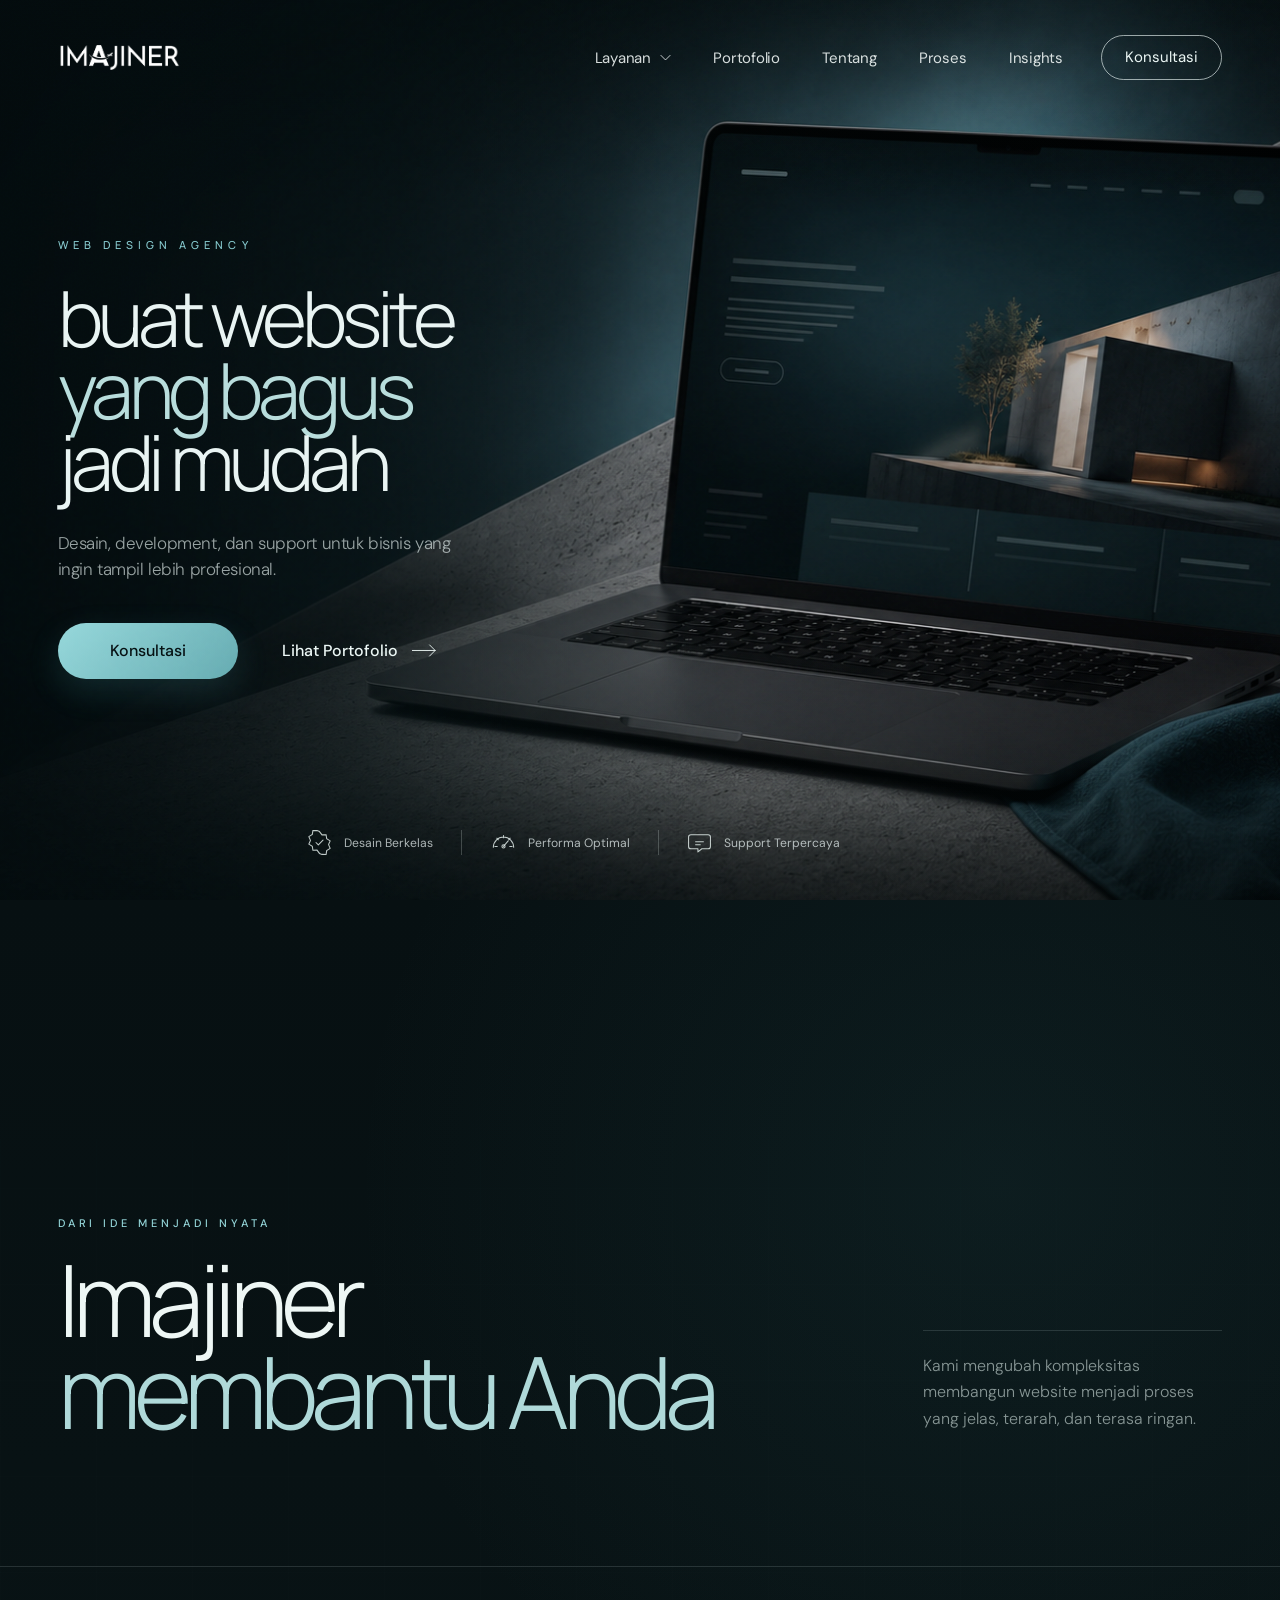
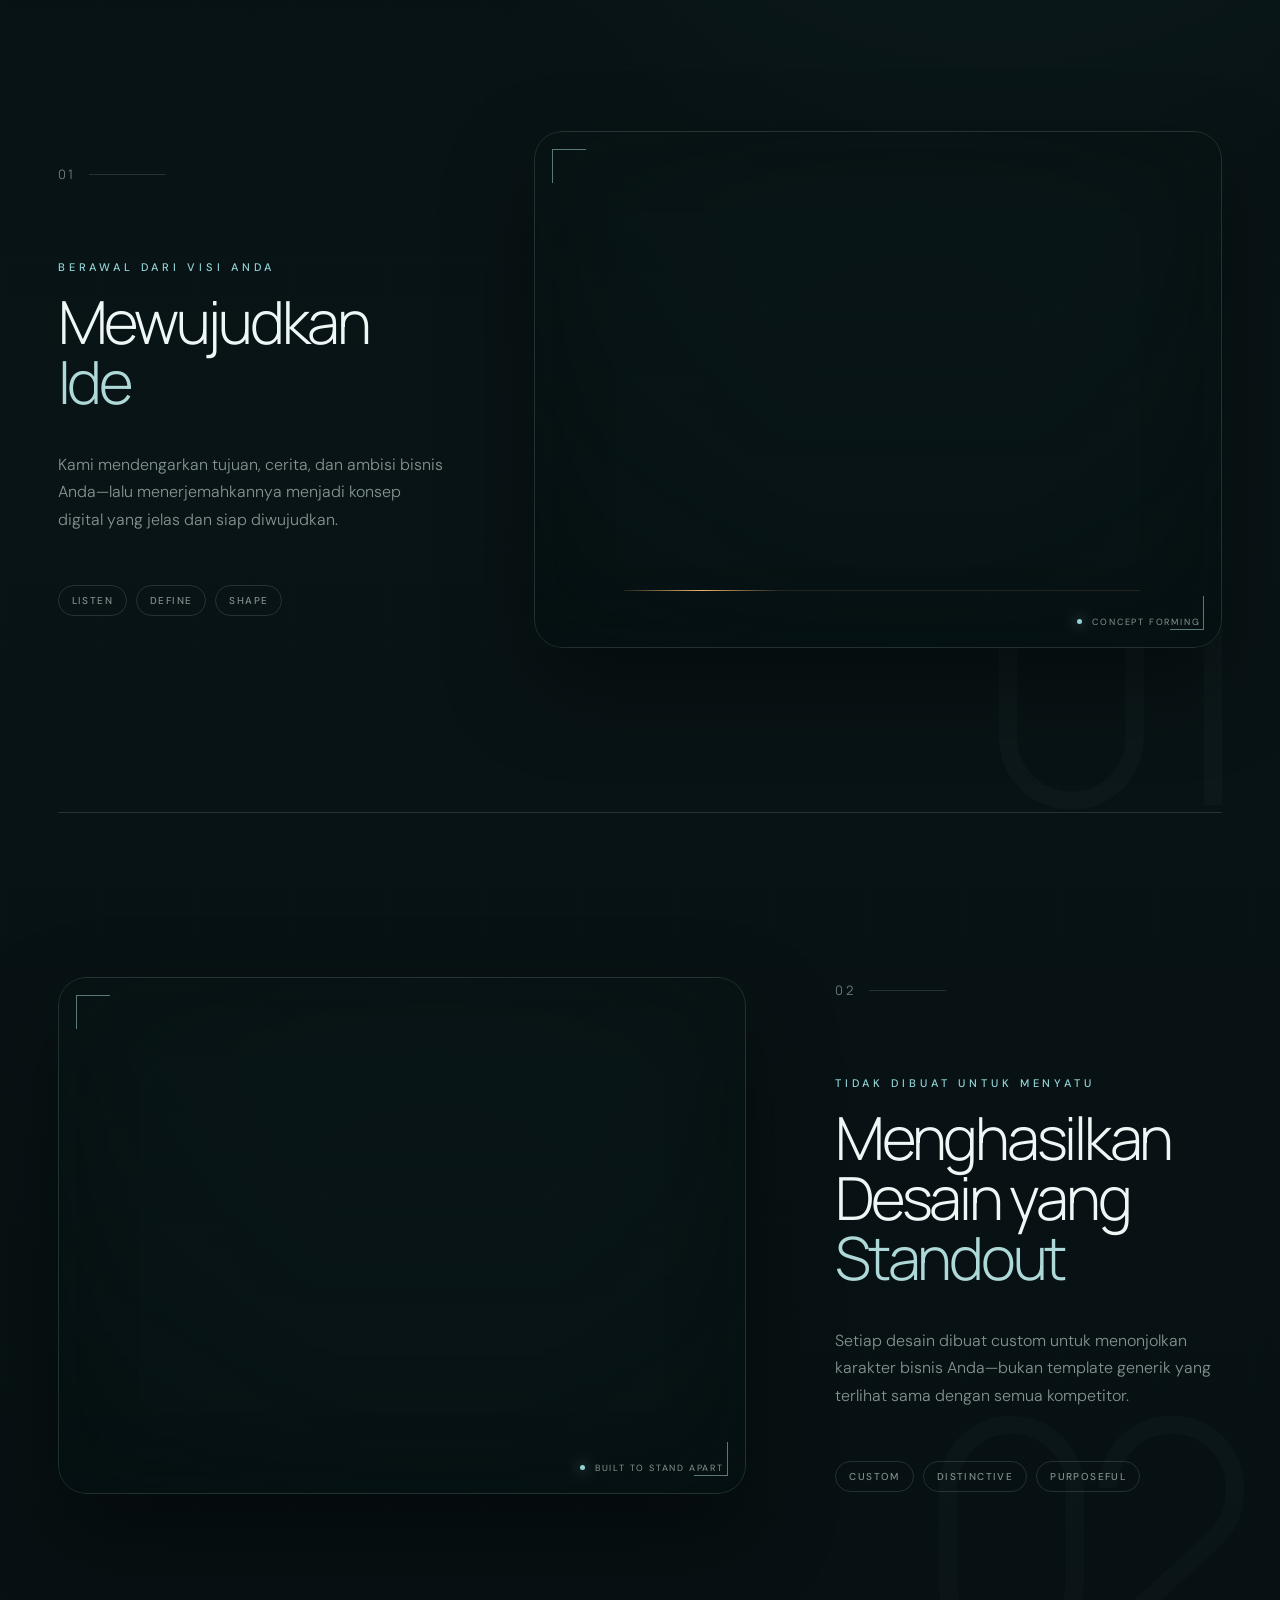
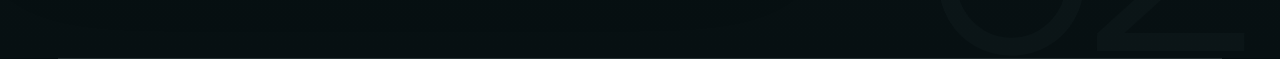
==== imajiner-2026/outputs/index.html @ 900d5cdf "Publish Imajiner 2026 prototype" ====
<!doctype html>
<html lang="id">
  <head>
    <meta charset="utf-8" />
    <meta name="viewport" content="width=device-width, initial-scale=1" />
    <meta
      name="description"
      content="Imajiner membantu bisnis membuat website custom yang profesional, cepat, dan mudah dikelola."
    />
    <title>Imajiner — Buat Website yang Bagus Jadi Mudah</title>
    <link rel="preconnect" href="https://fonts.googleapis.com" />
    <link rel="preconnect" href="https://fonts.gstatic.com" crossorigin />
    <link
      href="https://fonts.googleapis.com/css2?family=DM+Sans:wght@300;400;500;600&family=Manrope:wght@300;400;500;600&display=swap"
      rel="stylesheet"
    />
    <link rel="stylesheet" href="./css/home.css" />
    <style>
      :root {
        --ink: #ecf7f5;
        --muted: rgba(226, 239, 237, 0.66);
        --teal: #87cbd0;
        --teal-deep: #5da7ad;
        --night: #071012;
        --line: rgba(232, 244, 242, 0.22);
        --ease: cubic-bezier(0.16, 1, 0.3, 1);
      }

      *,
      *::before,
      *::after {
        box-sizing: border-box;
      }

      html {
        scroll-behavior: smooth;
      }

      body {
        margin: 0;
        min-width: 320px;
        color: var(--ink);
        background: var(--night);
        font-family: "DM Sans", Arial, sans-serif;
        -webkit-font-smoothing: antialiased;
      }

      a {
        color: inherit;
        text-decoration: none;
      }
      button {
        color: inherit;
        font: inherit;
      }

      .hero {
        position: relative;
        isolation: isolate;
        min-height: 100svh;
        overflow: hidden;
        background: #071012;
      }

      .hero__scene,
      .hero__shade,
      .hero__grain {
        position: absolute;
        inset: 0;
        pointer-events: none;
      }

      .hero__scene {
        z-index: -4;
        background-image: url("../resources/images/hero-imajiner-studio.png");
        background-repeat: no-repeat;
        background-position: center center;
        background-size: cover;
        transform: scale(1.025);
        animation: scene-in 1.8s var(--ease) both;
      }

      .hero__shade {
        z-index: -3;
        background:
          linear-gradient(
            90deg,
            rgba(4, 12, 14, 0.93) 0%,
            rgba(5, 15, 17, 0.76) 28%,
            rgba(6, 17, 19, 0.16) 58%,
            rgba(3, 9, 10, 0.12) 100%
          ),
          linear-gradient(
            180deg,
            rgba(3, 10, 11, 0.54) 0%,
            transparent 22%,
            transparent 70%,
            rgba(2, 7, 8, 0.7) 100%
          );
      }

      .hero__grain {
        z-index: 10;
        opacity: 0.12;
        mix-blend-mode: soft-light;
        background-image: url("data:image/svg+xml,%3Csvg viewBox='0 0 180 180' xmlns='http://www.w3.org/2000/svg'%3E%3Cfilter id='n'%3E%3CfeTurbulence type='fractalNoise' baseFrequency='.85' numOctaves='4' stitchTiles='stitch'/%3E%3C/filter%3E%3Crect width='100%25' height='100%25' filter='url(%23n)' opacity='.52'/%3E%3C/svg%3E");
      }

      .shell {
        width: min(100% - clamp(40px, 9vw, 152px), 1510px);
        margin-inline: auto;
      }

      .nav {
        position: relative;
        z-index: 20;
        display: flex;
        align-items: center;
        justify-content: space-between;
        height: clamp(90px, 9vw, 124px);
        animation: reveal-down 1s var(--ease) 0.05s both;
      }

      .brand {
        display: inline-flex;
        align-items: center;
        flex: 0 0 auto;
      }

      .brand img {
        display: block;
        width: clamp(112px, 9.6vw, 150px);
        height: auto;
      }

      .nav__links {
        display: flex;
        align-items: center;
        gap: clamp(26px, 3.3vw, 56px);
        margin-left: auto;
        font-size: 15px;
        font-weight: 400;
        letter-spacing: -0.015em;
      }

      .nav__link {
        position: relative;
        color: rgba(244, 249, 248, 0.88);
        transition: color 0.3s ease;
      }

      .nav__link::after {
        content: "";
        position: absolute;
        left: 0;
        right: 100%;
        bottom: -7px;
        height: 1px;
        background: var(--teal);
        transition: right 0.45s var(--ease);
      }

      .nav__link:hover {
        color: #fff;
      }
      .nav__link:hover::after {
        right: 0;
      }

      .nav__link--dropdown {
        display: inline-flex;
        align-items: center;
        gap: 9px;
      }

      .nav__link--dropdown svg {
        width: 11px;
        transition: transform 0.3s var(--ease);
      }
      .nav__link--dropdown:hover svg {
        transform: translateY(2px);
      }

      .nav__cta {
        margin-left: clamp(26px, 3vw, 48px);
        padding: 11px 23px 12px;
        border: 1px solid rgba(236, 247, 245, 0.63);
        border-radius: 99px;
        font-size: 15px;
        transition:
          color 0.35s ease,
          background 0.35s ease,
          border-color 0.35s ease,
          transform 0.35s var(--ease);
      }

      .nav__cta:hover {
        color: #071012;
        background: var(--ink);
        border-color: var(--ink);
        transform: translateY(-2px);
      }

      .nav__toggle {
        display: none;
        width: 43px;
        height: 43px;
        padding: 0;
        border: 1px solid var(--line);
        border-radius: 50%;
        background: rgba(5, 14, 16, 0.3);
        cursor: pointer;
      }

      .nav__toggle span,
      .nav__toggle::before,
      .nav__toggle::after {
        content: "";
        display: block;
        width: 17px;
        height: 1px;
        margin: 4px auto;
        background: currentColor;
        transition:
          transform 0.35s var(--ease),
          opacity 0.25s ease;
      }

      .nav__toggle[aria-expanded="true"] span {
        opacity: 0;
      }
      .nav__toggle[aria-expanded="true"]::before {
        transform: translateY(5px) rotate(45deg);
      }
      .nav__toggle[aria-expanded="true"]::after {
        transform: translateY(-5px) rotate(-45deg);
      }

      .hero__content {
        position: relative;
        z-index: 2;
        display: flex;
        min-height: calc(100svh - clamp(90px, 9vw, 124px));
        flex-direction: column;
        justify-content: center;
        padding: clamp(38px, 5vh, 64px) 0 clamp(130px, 16vh, 175px);
      }

      .hero__copy {
        width: min(47vw, 660px);
      }

      .eyebrow {
        margin: 0 0 clamp(24px, 3.2vh, 36px);
        color: var(--teal);
        font-family: "Manrope", sans-serif;
        font-size: clamp(11px, 0.82vw, 14px);
        font-weight: 500;
        letter-spacing: 0.46em;
        text-transform: uppercase;
        animation: reveal-up 0.9s var(--ease) 0.18s both;
      }

      h1 {
        max-width: 680px;
        margin: 0;
        color: #e9f4f3;
        font-family: "Manrope", sans-serif;
        font-size: clamp(55px, 6.05vw, 104px);
        font-weight: 300;
        letter-spacing: -0.065em;
        line-height: 0.93;
      }

      h1 span {
        display: block;
        animation: reveal-line 1.05s var(--ease) both;
      }

      h1 span:nth-child(1) {
        animation-delay: 0.24s;
      }
      h1 span:nth-child(2) {
        color: #b8dddc;
        animation-delay: 0.33s;
      }
      h1 span:nth-child(3) {
        animation-delay: 0.42s;
      }

      .hero__description {
        max-width: 400px;
        margin: clamp(26px, 3.6vh, 42px) 0 0;
        color: var(--muted);
        font-size: clamp(17px, 1.3vw, 22px);
        font-weight: 300;
        letter-spacing: -0.025em;
        line-height: 1.55;
        animation: reveal-up 1s var(--ease) 0.54s both;
      }

      .hero__actions {
        display: flex;
        align-items: center;
        gap: clamp(30px, 3.5vw, 58px);
        margin-top: clamp(34px, 4.5vh, 50px);
        animation: reveal-up 1s var(--ease) 0.64s both;
      }

      .button {
        display: inline-flex;
        align-items: center;
        justify-content: center;
        min-height: 56px;
        border-radius: 999px;
        font-size: 16px;
        font-weight: 500;
        transition:
          transform 0.35s var(--ease),
          background 0.35s ease,
          box-shadow 0.35s ease;
      }

      .button--primary {
        min-width: 180px;
        padding: 15px 28px;
        color: #061113;
        background: linear-gradient(135deg, #96d8db, #65abb1);
        box-shadow: 0 12px 32px rgba(70, 150, 158, 0.2);
      }

      .button--primary:hover {
        transform: translateY(-3px);
        background: linear-gradient(135deg, #ace5e6, #78bbc0);
        box-shadow: 0 16px 38px rgba(70, 150, 158, 0.34);
      }

      .button--text {
        position: relative;
        gap: 14px;
        min-height: 42px;
        border-radius: 0;
      }

      .button--text::after {
        content: "";
        position: absolute;
        right: 0;
        bottom: 0;
        left: 0;
        height: 1px;
        background: rgba(238, 247, 246, 0.44);
        transform: scaleX(0);
        transform-origin: right;
        transition: transform 0.45s var(--ease);
      }

      .button--text:hover::after {
        transform: scaleX(1);
        transform-origin: left;
      }
      .button--text svg {
        width: 25px;
        transition: transform 0.4s var(--ease);
      }
      .button--text:hover svg {
        transform: translateX(5px);
      }

      .proof {
        position: absolute;
        z-index: 3;
        right: 0;
        bottom: clamp(28px, 5vh, 54px);
        left: 0;
        animation: reveal-up 1s var(--ease) 0.76s both;
      }

      .proof__row {
        display: flex;
        align-items: center;
        width: min(52%, 680px);
        color: rgba(233, 243, 242, 0.72);
      }

      .proof__item {
        display: flex;
        align-items: center;
        gap: 12px;
        padding: 0 clamp(22px, 2.2vw, 36px);
        font-size: clamp(12px, 0.95vw, 15px);
        white-space: nowrap;
      }

      .proof__item:first-child {
        padding-left: 0;
      }
      .proof__item + .proof__item {
        border-left: 1px solid var(--line);
      }
      .proof__item svg {
        width: 25px;
        height: 25px;
        color: rgba(236, 247, 245, 0.8);
        stroke-width: 1.35;
      }

      @keyframes scene-in {
        from {
          opacity: 0;
          transform: scale(1.08);
        }
        to {
          opacity: 1;
          transform: scale(1.025);
        }
      }

      @keyframes reveal-down {
        from {
          opacity: 0;
          transform: translateY(-18px);
        }
        to {
          opacity: 1;
          transform: translateY(0);
        }
      }

      @keyframes reveal-up {
        from {
          opacity: 0;
          transform: translateY(22px);
        }
        to {
          opacity: 1;
          transform: translateY(0);
        }
      }

      @keyframes reveal-line {
        from {
          opacity: 0;
          transform: translateY(0.7em);
        }
        to {
          opacity: 1;
          transform: translateY(0);
        }
      }

      @media (max-width: 1080px) {
        .nav__links {
          gap: 25px;
        }
        .nav__links .nav__link:nth-last-child(-n + 2) {
          display: none;
        }
        .hero__copy {
          width: min(54vw, 590px);
        }
        h1 {
          font-size: clamp(54px, 7vw, 78px);
        }
        .proof__row {
          width: auto;
        }
      }

      @media (max-width: 760px) {
        .shell {
          width: min(100% - 38px, 680px);
        }
        .hero {
          min-height: 790px;
        }

        .hero__scene {
          background-position: 61% center;
          transform: scale(1.02);
        }

        .hero__shade {
          background:
            linear-gradient(
              180deg,
              rgba(4, 12, 14, 0.67) 0%,
              rgba(4, 12, 14, 0.32) 24%,
              rgba(4, 12, 14, 0.81) 52%,
              #061012 81%
            ),
            linear-gradient(90deg, rgba(4, 12, 14, 0.74), transparent 80%);
        }

        .nav {
          height: 86px;
        }
        .brand img {
          width: 116px;
        }
        .nav__toggle {
          display: block;
        }

        .nav__links {
          position: absolute;
          top: 72px;
          right: 0;
          display: grid;
          width: min(300px, calc(100vw - 38px));
          gap: 0;
          padding: 10px;
          border: 1px solid rgba(236, 247, 245, 0.13);
          border-radius: 20px;
          background: rgba(5, 14, 16, 0.95);
          box-shadow: 0 20px 60px rgba(0, 0, 0, 0.4);
          opacity: 0;
          visibility: hidden;
          transform: translateY(-10px) scale(0.98);
          transform-origin: top right;
          transition:
            opacity 0.3s ease,
            visibility 0.3s ease,
            transform 0.45s var(--ease);
          backdrop-filter: blur(18px);
        }

        .nav__links.is-open {
          opacity: 1;
          visibility: visible;
          transform: none;
        }
        .nav__links .nav__link:nth-last-child(-n + 2) {
          display: block;
        }
        .nav__link {
          padding: 13px 15px;
        }
        .nav__link::after {
          display: none;
        }
        .nav__cta {
          display: none;
        }

        .hero__content {
          min-height: calc(100svh - 86px);
          justify-content: flex-end;
          padding: clamp(185px, 25vh, 220px) 0 105px;
        }

        .hero__copy {
          width: 100%;
        }
        .eyebrow {
          margin-bottom: 19px;
          font-size: 10px;
          letter-spacing: 0.36em;
        }
        h1 {
          max-width: 560px;
          font-size: clamp(46px, 12.5vw, 66px);
          line-height: 0.94;
        }
        .hero__description {
          max-width: 360px;
          margin-top: 23px;
          font-size: 16px;
          line-height: 1.5;
        }
        .hero__actions {
          gap: 25px;
          margin-top: 29px;
        }
        .button {
          min-height: 50px;
          font-size: 14px;
        }
        .button--primary {
          min-width: 146px;
          padding: 12px 22px;
        }
        .proof {
          bottom: 30px;
        }
        .proof__row {
          display: grid;
          grid-template-columns: repeat(3, 1fr);
          gap: 11px;
        }
        .proof__item {
          flex-direction: column;
          gap: 8px;
          padding: 0 6px;
          text-align: center;
          white-space: normal;
          line-height: 1.2;
        }
        .proof__item:first-child {
          padding-left: 6px;
        }
        .proof__item svg {
          width: 22px;
          height: 22px;
        }
      }

      @media (max-width: 430px) {
        .hero {
          min-height: 760px;
        }
        .hero__scene {
          background-position: 64% top;
          background-size: auto 62%;
        }
        .hero__content {
          padding-top: 190px;
          padding-bottom: 98px;
        }
        h1 {
          font-size: clamp(44px, 12.5vw, 54px);
        }
        .hero__actions {
          align-items: flex-start;
          flex-direction: column;
          gap: 14px;
        }
        .button--text {
          margin-left: 6px;
        }
        .proof__item {
          font-size: 10px;
        }
      }

      @media (prefers-reduced-motion: reduce) {
        *,
        *::before,
        *::after {
          animation-duration: 0.01ms !important;
          animation-delay: 0ms !important;
          animation-iteration-count: 1 !important;
          transition-duration: 0.01ms !important;
          scroll-behavior: auto !important;
        }
      }
    </style>
  </head>
  <body>
    <main>
      <section class="hero" aria-labelledby="hero-title">
        <div class="hero__scene" aria-hidden="true"></div>
        <div class="hero__shade" aria-hidden="true"></div>

        <header class="nav shell">
          <a class="brand" href="#" aria-label="Imajiner — Beranda">
            <img
              src="../resources/images/Logo%20Imajiner%20-%20White.png"
              alt="Imajiner"
              width="4518"
              height="909"
            />
          </a>

          <nav class="nav__links" id="primary-nav" aria-label="Navigasi utama">
            <a class="nav__link nav__link--dropdown" href="#layanan">
              Layanan
              <svg viewBox="0 0 12 8" aria-hidden="true">
                <path
                  d="m1 1.5 5 5 5-5"
                  fill="none"
                  stroke="currentColor"
                  stroke-linecap="round"
                />
              </svg>
            </a>
            <a class="nav__link" href="#portofolio">Portofolio</a>
            <a class="nav__link" href="#tentang">Tentang</a>
            <a class="nav__link" href="#proses">Proses</a>
            <a class="nav__link" href="#insights">Insights</a>
          </nav>

          <a
            class="nav__cta"
            href="https://wa.me/6285219798588"
            aria-label="Konsultasi lewat WhatsApp"
            >Konsultasi</a
          >
          <button
            class="nav__toggle"
            type="button"
            aria-controls="primary-nav"
            aria-expanded="false"
            aria-label="Buka menu"
          >
            <span></span>
          </button>
        </header>

        <div class="hero__content shell">
          <div class="hero__copy">
            <p class="eyebrow">Web design agency</p>
            <h1 id="hero-title">
              <span>buat website</span>
              <span>yang bagus</span>
              <span>jadi mudah</span>
            </h1>
            <p class="hero__description">
              Desain, development, dan support untuk bisnis yang ingin tampil
              lebih profesional.
            </p>
            <div class="hero__actions">
              <a
                class="button button--primary"
                href="https://wa.me/6285219798588"
                >Konsultasi</a
              >
              <a class="button button--text" href="#portofolio">
                Lihat Portofolio
                <svg viewBox="0 0 27 14" aria-hidden="true">
                  <path
                    d="M0 7h25M19 1l6 6-6 6"
                    fill="none"
                    stroke="currentColor"
                    stroke-linecap="round"
                    stroke-linejoin="round"
                  />
                </svg>
              </a>
            </div>
          </div>
        </div>

        <div class="proof">
          <div class="proof__row shell" aria-label="Keunggulan Imajiner">
            <div class="proof__item">
              <svg viewBox="0 0 32 32" aria-hidden="true">
                <path
                  d="m16 2 3.2 4.2 5.2-.2.8 5.1 4.4 2.8-2 4.8 2 4.8-4.4 2.8-.8 5.1-5.2-.2L16 30l-3.2-4.2-5.2.2-.8-5.1-4.4-2.8 2-4.8-2-4.8 4.4-2.8.8-5.1 5.2.2L16 2Z"
                  fill="none"
                  stroke="currentColor"
                />
                <path
                  d="m11.5 16 3 3 6-6"
                  fill="none"
                  stroke="currentColor"
                  stroke-linecap="round"
                  stroke-linejoin="round"
                />
              </svg>
              <span>Desain Berkelas</span>
            </div>
            <div class="proof__item">
              <svg viewBox="0 0 32 32" aria-hidden="true">
                <path
                  d="M3 22a13 13 0 1 1 26 0M16 7v3M7.5 10.5l2 2M24.5 10.5l-2 2M5 21h3M24 21h3M16 21l6-7"
                  fill="none"
                  stroke="currentColor"
                  stroke-linecap="round"
                />
                <circle
                  cx="16"
                  cy="21"
                  r="2"
                  fill="none"
                  stroke="currentColor"
                />
              </svg>
              <span>Performa Optimal</span>
            </div>
            <div class="proof__item">
              <svg viewBox="0 0 32 32" aria-hidden="true">
                <path
                  d="M5 6h22a3 3 0 0 1 3 3v12a3 3 0 0 1-3 3h-8l-5 4v-4H5a3 3 0 0 1-3-3V9a3 3 0 0 1 3-3Z"
                  fill="none"
                  stroke="currentColor"
                  stroke-linejoin="round"
                />
                <path
                  d="M11 15h10M11 19h6"
                  fill="none"
                  stroke="currentColor"
                  stroke-linecap="round"
                />
              </svg>
              <span>Support Terpercaya</span>
            </div>
          </div>
        </div>

        <div class="hero__grain" aria-hidden="true"></div>
      </section>

      <section class="help" aria-labelledby="help-heading">
        <header class="help__intro shell">
          <div class="help__intro-grid">
            <div>
              <p class="eyebrow">Dari ide menjadi nyata</p>
              <h2 class="help__heading" id="help-heading">
                Imajiner<br /><span>membantu Anda</span>
              </h2>
            </div>
            <p class="help__lead">
              Kami mengubah kompleksitas membangun website menjadi proses yang
              jelas, terarah, dan terasa ringan.
            </p>
          </div>
        </header>

        <div class="stories">
          <article class="story shell" id="idea" data-story>
            <div class="story__copy">
              <div class="story__number">01</div>
              <p class="story__kicker">Berawal dari visi Anda</p>
              <h3 class="story__title">Mewujudkan <em>Ide</em></h3>
              <p class="story__body">
                Kami mendengarkan tujuan, cerita, dan ambisi bisnis Anda—lalu
                menerjemahkannya menjadi konsep digital yang jelas dan siap
                diwujudkan.
              </p>
              <div class="story__meta" aria-label="Tahapan mewujudkan ide">
                <span>Listen</span>
                <span>Define</span>
                <span>Shape</span>
              </div>
            </div>

            <div class="story__media">
              <figure class="visual visual--idea">
                <img
                  class="visual__image"
                  src="../../resources/images/imajiner-idea.png"
                  alt="Struktur arsitektural yang terbentuk dari garis cahaya, melambangkan ide menjadi nyata"
                  width="1448"
                  height="1086"
                />
                <div class="visual__wash" aria-hidden="true"></div>
                <div class="visual__corners" aria-hidden="true"></div>
                <div class="visual__trace" aria-hidden="true"></div>
                <figcaption class="visual__label">Concept forming</figcaption>
              </figure>
            </div>
            <span class="story__ghost" aria-hidden="true">01</span>
          </article>

          <article class="story story--reverse shell" id="standout" data-story>
            <div class="story__copy">
              <div class="story__number">02</div>
              <p class="story__kicker">Tidak dibuat untuk menyatu</p>
              <h3 class="story__title">
                Menghasilkan Desain yang <em>Standout</em>
              </h3>
              <p class="story__body">
                Setiap desain dibuat custom untuk menonjolkan karakter bisnis
                Anda—bukan template generik yang terlihat sama dengan semua
                kompetitor.
              </p>
              <div class="story__meta" aria-label="Karakter desain standout">
                <span>Custom</span>
                <span>Distinctive</span>
                <span>Purposeful</span>
              </div>
            </div>

            <div class="story__media">
              <figure class="visual visual--standout">
                <img
                  class="visual__image"
                  src="../../resources/images/imajiner-standout.png"
                  alt="Monolit kaca bercahaya yang tampil berbeda di antara bentuk gelap, melambangkan desain standout"
                  width="1448"
                  height="1086"
                />
                <div class="visual__wash" aria-hidden="true"></div>
                <div class="visual__corners" aria-hidden="true"></div>
                <div class="visual__scan" aria-hidden="true"></div>
                <figcaption class="visual__label">
                  Built to stand apart
                </figcaption>
              </figure>
            </div>
            <span class="story__ghost" aria-hidden="true">02</span>
          </article>
        </div>
      </section>
    </main>

    <script>
      const toggle = document.querySelector(".nav__toggle");
      const nav = document.querySelector(".nav__links");

      toggle.addEventListener("click", () => {
        const isOpen = toggle.getAttribute("aria-expanded") === "true";
        toggle.setAttribute("aria-expanded", String(!isOpen));
        toggle.setAttribute("aria-label", isOpen ? "Buka menu" : "Tutup menu");
        nav.classList.toggle("is-open", !isOpen);
      });

      nav.addEventListener("click", (event) => {
        if (event.target.closest("a")) {
          toggle.setAttribute("aria-expanded", "false");
          toggle.setAttribute("aria-label", "Buka menu");
          nav.classList.remove("is-open");
        }
      });

      const stories = document.querySelectorAll("[data-story]");
      const reduceMotion = window.matchMedia(
        "(prefers-reduced-motion: reduce)",
      ).matches;

      const revealObserver = new IntersectionObserver(
        (entries) => {
          entries.forEach((entry) => {
            if (entry.isIntersecting) entry.target.classList.add("is-visible");
          });
        },
        { threshold: 0.16 },
      );

      const revealVisibleStories = () => {
        stories.forEach((story) => {
          const box = story.getBoundingClientRect();
          if (box.top < window.innerHeight * 0.92 && box.bottom > 0) {
            story.classList.add("is-visible");
          }
        });
      };

      stories.forEach((story) => revealObserver.observe(story));
      window.addEventListener("load", revealVisibleStories);
      window.addEventListener("scroll", revealVisibleStories, {
        passive: true,
      });
      revealVisibleStories();

      if (!reduceMotion) {
        let ticking = false;

        const updateParallax = () => {
          const viewportCenter = window.innerHeight / 2;

          stories.forEach((story) => {
            const box = story.getBoundingClientRect();
            const distance = box.top + box.height / 2 - viewportCenter;
            const movement = Math.max(-38, Math.min(38, distance * -0.055));
            story.style.setProperty("--parallax", movement.toFixed(2));
          });

          ticking = false;
        };

        window.addEventListener(
          "scroll",
          () => {
            if (!ticking) {
              requestAnimationFrame(updateParallax);
              ticking = true;
            }
          },
          { passive: true },
        );

        updateParallax();
      }
    </script>
  </body>
</html>
---- imajiner-2026/outputs/css/home.css ----
/* Imajiner home — "Imajiner membantu Anda" section */

.help {
  position: relative;
  isolation: isolate;
  overflow: hidden;
  background:
    radial-gradient(
      circle at 78% 12%,
      rgba(64, 134, 141, 0.1),
      transparent 28%
    ),
    linear-gradient(180deg, #071012 0%, #091416 48%, #071012 100%);
}

.help::before {
  content: "";
  position: absolute;
  z-index: -1;
  inset: 0;
  opacity: 0.22;
  pointer-events: none;
  background-image:
    linear-gradient(rgba(156, 212, 214, 0.04) 1px, transparent 1px),
    linear-gradient(90deg, rgba(156, 212, 214, 0.04) 1px, transparent 1px);
  background-size: 96px 96px;
  mask-image: linear-gradient(
    to bottom,
    transparent,
    #000 18%,
    #000 82%,
    transparent
  );
}

.help__intro {
  display: grid;
  min-height: min(74vh, 760px);
  padding-block: clamp(100px, 15vw, 210px) clamp(80px, 10vw, 150px);
  place-items: end start;
}

.help__intro-grid {
  display: grid;
  grid-template-columns: minmax(0, 1.4fr) minmax(260px, 0.55fr);
  gap: clamp(40px, 8vw, 145px);
  align-items: end;
  width: 100%;
}

.help .eyebrow,
.story__kicker {
  margin: 0;
  color: #93d4d7;
  font-family: "DM Sans", Arial, sans-serif;
  font-size: 11px;
  font-weight: 500;
  letter-spacing: 0.36em;
  text-transform: uppercase;
}

.help__heading {
  max-width: 890px;
  margin: 24px 0 0;
  color: #eef7f5;
  font-family: "Manrope", sans-serif;
  font-size: clamp(58px, 7.8vw, 132px);
  font-weight: 300;
  letter-spacing: -0.068em;
  line-height: 0.92;
}

.help__heading span {
  color: #afd9d9;
}

.help__lead {
  max-width: 360px;
  margin: 0 0 6px;
  padding-top: 22px;
  border-top: 1px solid rgba(218, 239, 236, 0.14);
  color: rgba(224, 239, 236, 0.58);
  font-size: clamp(16px, 1.25vw, 20px);
  font-weight: 300;
  line-height: 1.65;
}

.stories {
  border-top: 1px solid rgba(218, 239, 236, 0.14);
}

.story {
  position: relative;
  display: grid;
  grid-template-columns: minmax(330px, 0.72fr) minmax(520px, 1.28fr);
  gap: clamp(45px, 7vw, 120px);
  align-items: center;
  min-height: min(94vh, 980px);
  padding-block: clamp(90px, 11vw, 165px);
  border-bottom: 1px solid rgba(218, 239, 236, 0.14);
}

.story--reverse {
  grid-template-columns: minmax(520px, 1.28fr) minmax(330px, 0.72fr);
}
.story--reverse .story__media {
  order: -1;
}

.story__copy {
  position: relative;
  z-index: 3;
  opacity: 0;
  transform: translateY(44px);
  transition:
    opacity 1s cubic-bezier(0.16, 1, 0.3, 1),
    transform 1.15s cubic-bezier(0.16, 1, 0.3, 1);
}

.story.is-visible .story__copy {
  opacity: 1;
  transform: translateY(0);
}

.story__number {
  display: inline-flex;
  align-items: center;
  gap: 14px;
  margin-bottom: clamp(42px, 6vw, 85px);
  color: rgba(226, 242, 239, 0.46);
  font-family: "Manrope", sans-serif;
  font-size: 13px;
  letter-spacing: 0.18em;
}

.story__number::after {
  content: "";
  width: clamp(48px, 6vw, 92px);
  height: 1px;
  background: rgba(218, 239, 236, 0.14);
}

.story__title {
  max-width: 580px;
  margin: 18px 0 0;
  color: #eef7f5;
  font-family: "Manrope", sans-serif;
  font-size: clamp(43px, 4.65vw, 76px);
  font-weight: 300;
  letter-spacing: -0.055em;
  line-height: 1.01;
}

.story__title em {
  color: #afd9d9;
  font-style: normal;
}

.story__body {
  max-width: 450px;
  margin: clamp(26px, 3vw, 42px) 0 0;
  color: rgba(224, 239, 236, 0.58);
  font-size: clamp(16px, 1.18vw, 19px);
  font-weight: 300;
  line-height: 1.72;
}

.story__meta {
  display: flex;
  flex-wrap: wrap;
  gap: 9px;
  margin-top: clamp(34px, 4vw, 52px);
}

.story__meta span {
  padding: 8px 13px;
  border: 1px solid rgba(218, 239, 236, 0.14);
  border-radius: 99px;
  color: rgba(231, 243, 241, 0.54);
  font-size: 10px;
  font-weight: 500;
  letter-spacing: 0.14em;
  text-transform: uppercase;
}

.story__media {
  position: relative;
  min-width: 0;
  opacity: 0;
  transform: translateY(54px) scale(0.97);
  transition:
    opacity 1.1s cubic-bezier(0.16, 1, 0.3, 1) 0.1s,
    transform 1.4s cubic-bezier(0.16, 1, 0.3, 1) 0.1s;
}

.story.is-visible .story__media {
  opacity: 1;
  transform: translateY(0) scale(1);
}

.visual {
  position: relative;
  aspect-ratio: 4 / 3;
  margin: 0;
  overflow: hidden;
  border-radius: clamp(20px, 2.2vw, 34px);
  background: #0a1719;
  box-shadow: 0 38px 90px rgba(0, 0, 0, 0.38);
}

.visual::after {
  content: "";
  position: absolute;
  z-index: 4;
  inset: 0;
  border: 1px solid rgba(196, 231, 229, 0.14);
  border-radius: inherit;
  box-shadow: inset 0 0 80px rgba(4, 12, 14, 0.22);
  pointer-events: none;
}

.visual__image {
  display: block;
  width: 100%;
  max-width: none;
  height: 116%;
  object-fit: cover;
  transform: translate3d(0, calc(var(--parallax, 0) * 1px - 8%), 0) scale(1.035);
  will-change: transform;
}

.visual__wash {
  position: absolute;
  z-index: 2;
  inset: 0;
  pointer-events: none;
  background:
    linear-gradient(180deg, rgba(3, 11, 13, 0.02), rgba(3, 11, 13, 0.35)),
    radial-gradient(
      circle at 55% 60%,
      transparent 25%,
      rgba(2, 9, 11, 0.16) 80%
    );
}

.visual__corners::before,
.visual__corners::after {
  content: "";
  position: absolute;
  z-index: 5;
  width: 34px;
  height: 34px;
  pointer-events: none;
}

.visual__corners::before {
  top: 18px;
  left: 18px;
  border-top: 1px solid rgba(177, 224, 224, 0.5);
  border-left: 1px solid rgba(177, 224, 224, 0.5);
}

.visual__corners::after {
  right: 18px;
  bottom: 18px;
  border-right: 1px solid rgba(177, 224, 224, 0.5);
  border-bottom: 1px solid rgba(177, 224, 224, 0.5);
}

.visual--idea .visual__trace {
  position: absolute;
  z-index: 3;
  right: 12%;
  bottom: 11%;
  left: 13%;
  height: 1px;
  overflow: hidden;
  background: rgba(226, 171, 97, 0.13);
}

.visual--idea .visual__trace::after {
  content: "";
  position: absolute;
  width: 30%;
  height: 100%;
  background: linear-gradient(90deg, transparent, #efb86d, transparent);
  animation: help-trace 3.8s ease-in-out infinite;
}

.visual--standout .visual__scan {
  position: absolute;
  z-index: 3;
  top: -35%;
  bottom: -35%;
  left: -45%;
  width: 28%;
  opacity: 0.42;
  transform: rotate(14deg);
  background: linear-gradient(
    90deg,
    transparent,
    rgba(151, 231, 232, 0.25),
    transparent
  );
  animation: help-scan 5.5s cubic-bezier(0.16, 1, 0.3, 1) infinite;
}

.visual__label {
  position: absolute;
  z-index: 6;
  right: 22px;
  bottom: 20px;
  display: flex;
  align-items: center;
  gap: 10px;
  color: rgba(232, 244, 242, 0.58);
  font-size: 9px;
  letter-spacing: 0.2em;
  text-transform: uppercase;
}

.visual__label::before {
  content: "";
  width: 5px;
  height: 5px;
  border-radius: 50%;
  background: #93d4d7;
  box-shadow: 0 0 14px #93d4d7;
  animation: help-pulse 2.4s ease-in-out infinite;
}

.story__ghost {
  position: absolute;
  z-index: -1;
  right: -1vw;
  bottom: 2%;
  color: rgba(161, 211, 211, 0.025);
  font-family: "Manrope", sans-serif;
  font-size: clamp(180px, 25vw, 420px);
  font-weight: 300;
  letter-spacing: -0.08em;
  line-height: 0.7;
  pointer-events: none;
}

@keyframes help-trace {
  from {
    transform: translateX(-105%);
  }
  60%,
  to {
    transform: translateX(360%);
  }
}

@keyframes help-scan {
  0%,
  12% {
    transform: translateX(0) rotate(14deg);
    opacity: 0;
  }
  25% {
    opacity: 0.42;
  }
  65%,
  100% {
    transform: translateX(580%) rotate(14deg);
    opacity: 0;
  }
}

@keyframes help-pulse {
  0%,
  100% {
    opacity: 0.45;
    transform: scale(0.8);
  }
  50% {
    opacity: 1;
    transform: scale(1.15);
  }
}

@media (max-width: 980px) {
  .help__intro {
    min-height: auto;
  }
  .help__intro-grid {
    grid-template-columns: 1fr;
    gap: 48px;
  }
  .help__lead {
    max-width: 520px;
  }

  .story,
  .story--reverse {
    grid-template-columns: 1fr;
    gap: 55px;
    min-height: auto;
  }

  .story--reverse .story__media {
    order: initial;
  }
  .story__copy {
    max-width: 680px;
  }
  .story__number {
    margin-bottom: 42px;
  }
  .story__media {
    width: min(100%, 760px);
  }
  .story--reverse .story__media {
    margin-left: auto;
  }
}

@media (max-width: 600px) {
  .help::before {
    background-size: 64px 64px;
  }
  .help__intro {
    padding-block: 100px 82px;
  }
  .help__heading {
    font-size: clamp(52px, 16.5vw, 78px);
  }
  .help__lead {
    font-size: 16px;
  }

  .story {
    gap: 38px;
    padding-block: 78px 88px;
  }

  .story__number {
    margin-bottom: 32px;
  }
  .story__title {
    font-size: clamp(42px, 12vw, 61px);
  }
  .story__body {
    margin-top: 23px;
    font-size: 16px;
  }
  .story__meta {
    margin-top: 30px;
  }
  .story__meta span {
    padding: 7px 10px;
    font-size: 9px;
  }
  .visual {
    aspect-ratio: 1 / 1;
    border-radius: 22px;
  }
  .visual__image {
    height: 112%;
  }
  .visual__label {
    right: 16px;
    bottom: 15px;
  }
  .visual__corners::before {
    top: 14px;
    left: 14px;
  }
  .visual__corners::after {
    right: 14px;
    bottom: 14px;
  }
}

@media (prefers-reduced-motion: reduce) {
  .visual__image {
    transform: translateY(-8%) scale(1.035);
  }
}
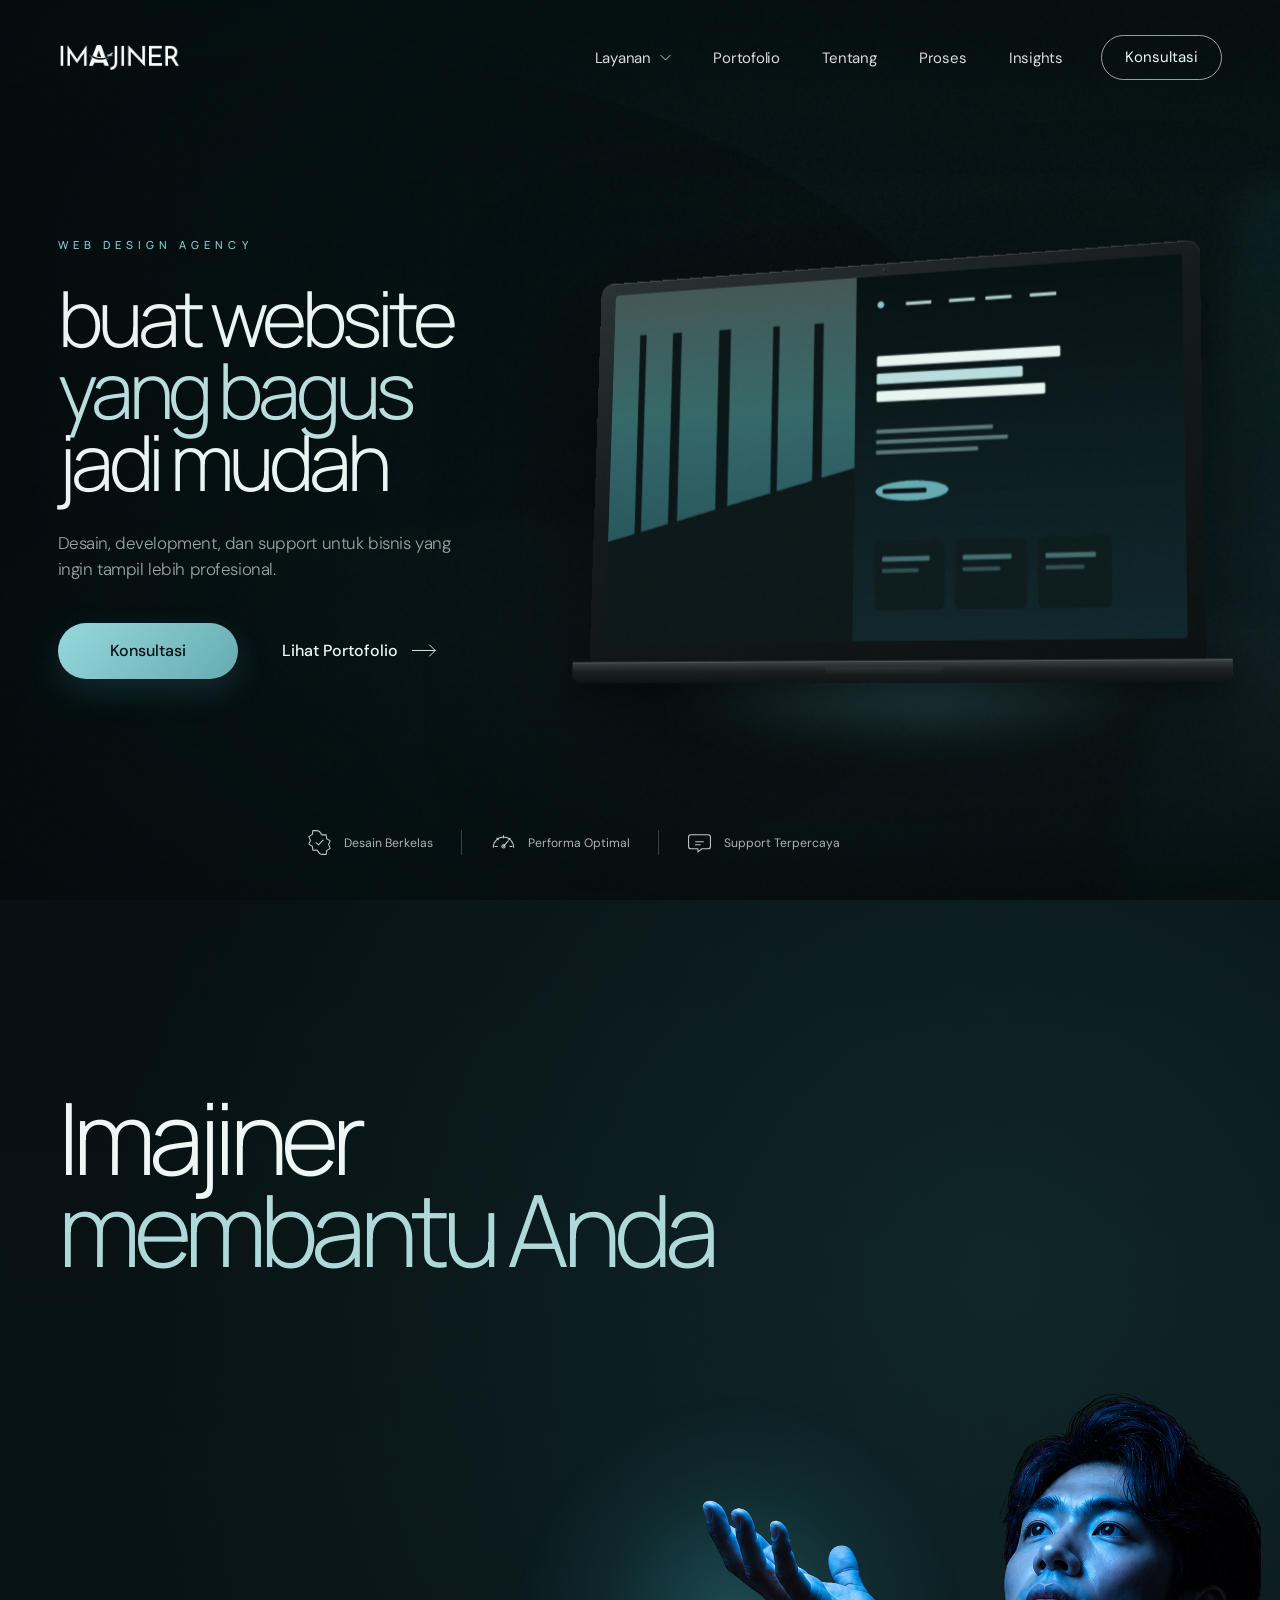
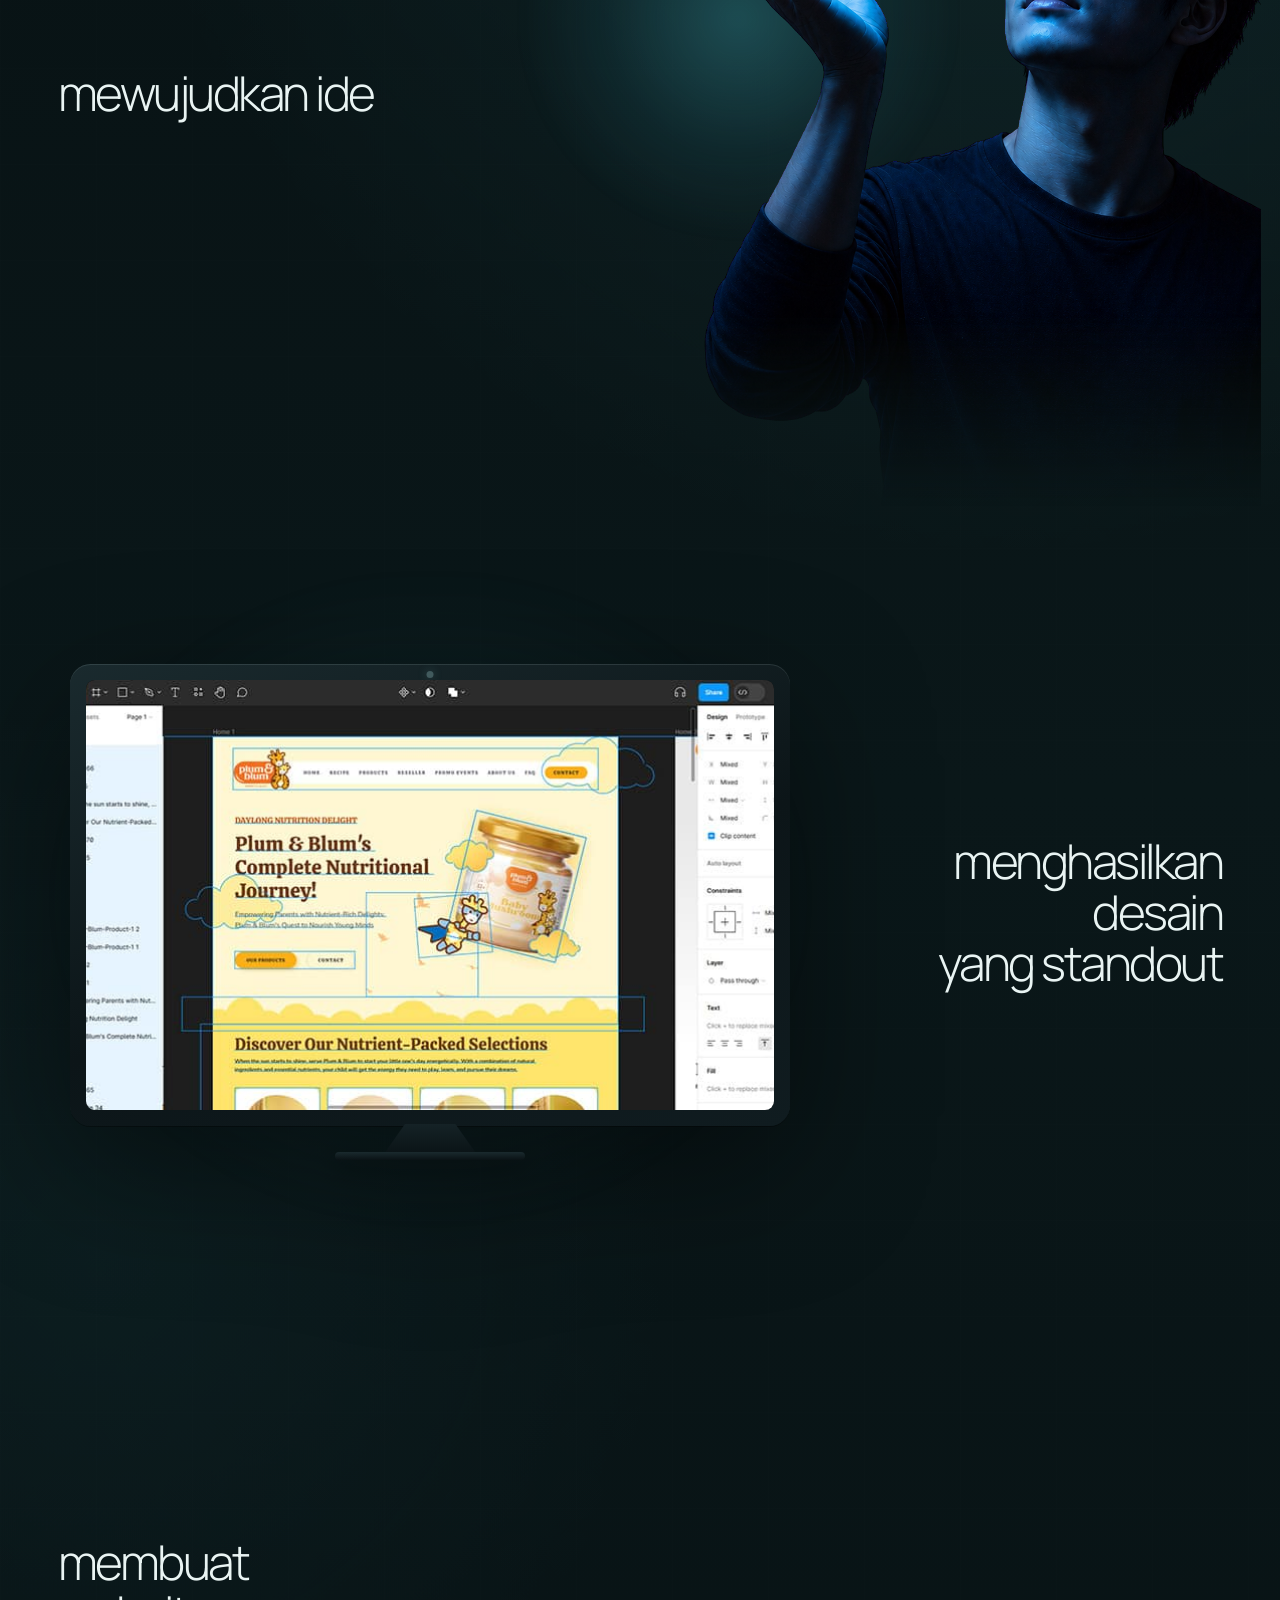
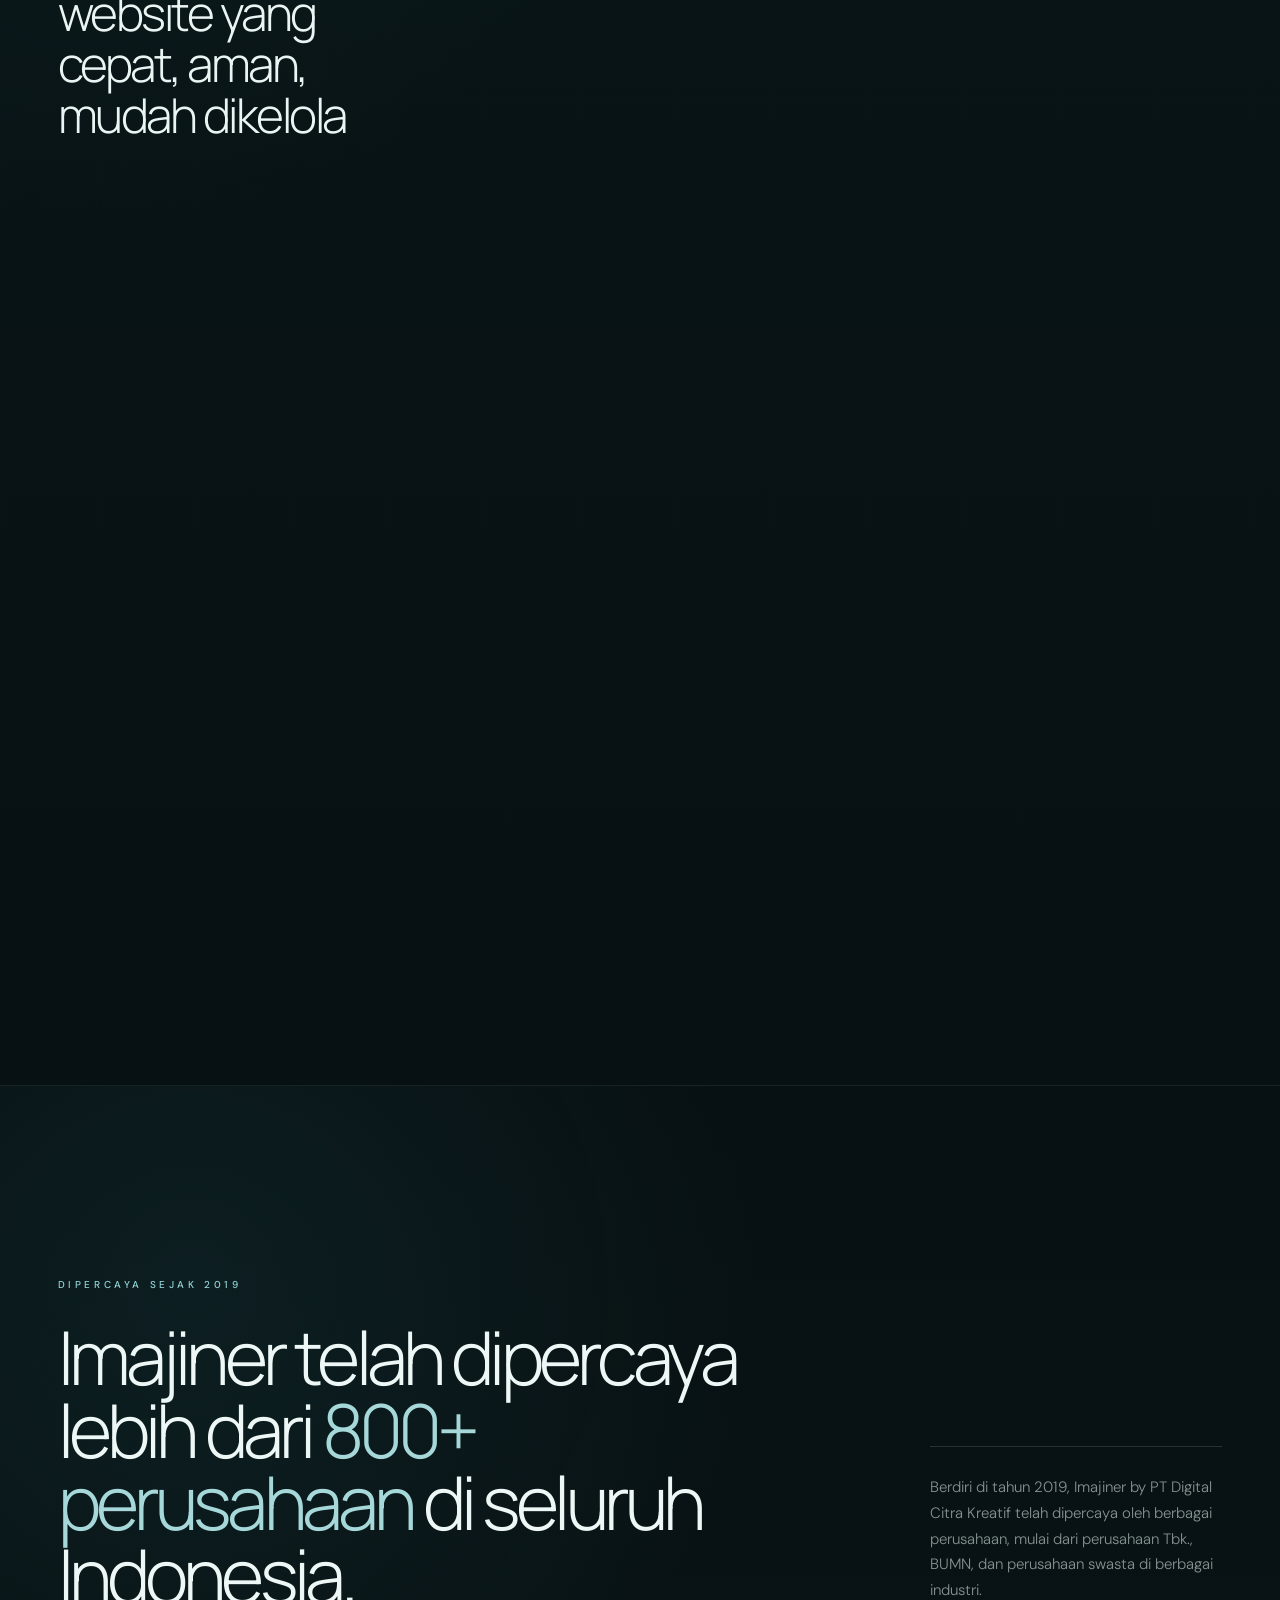
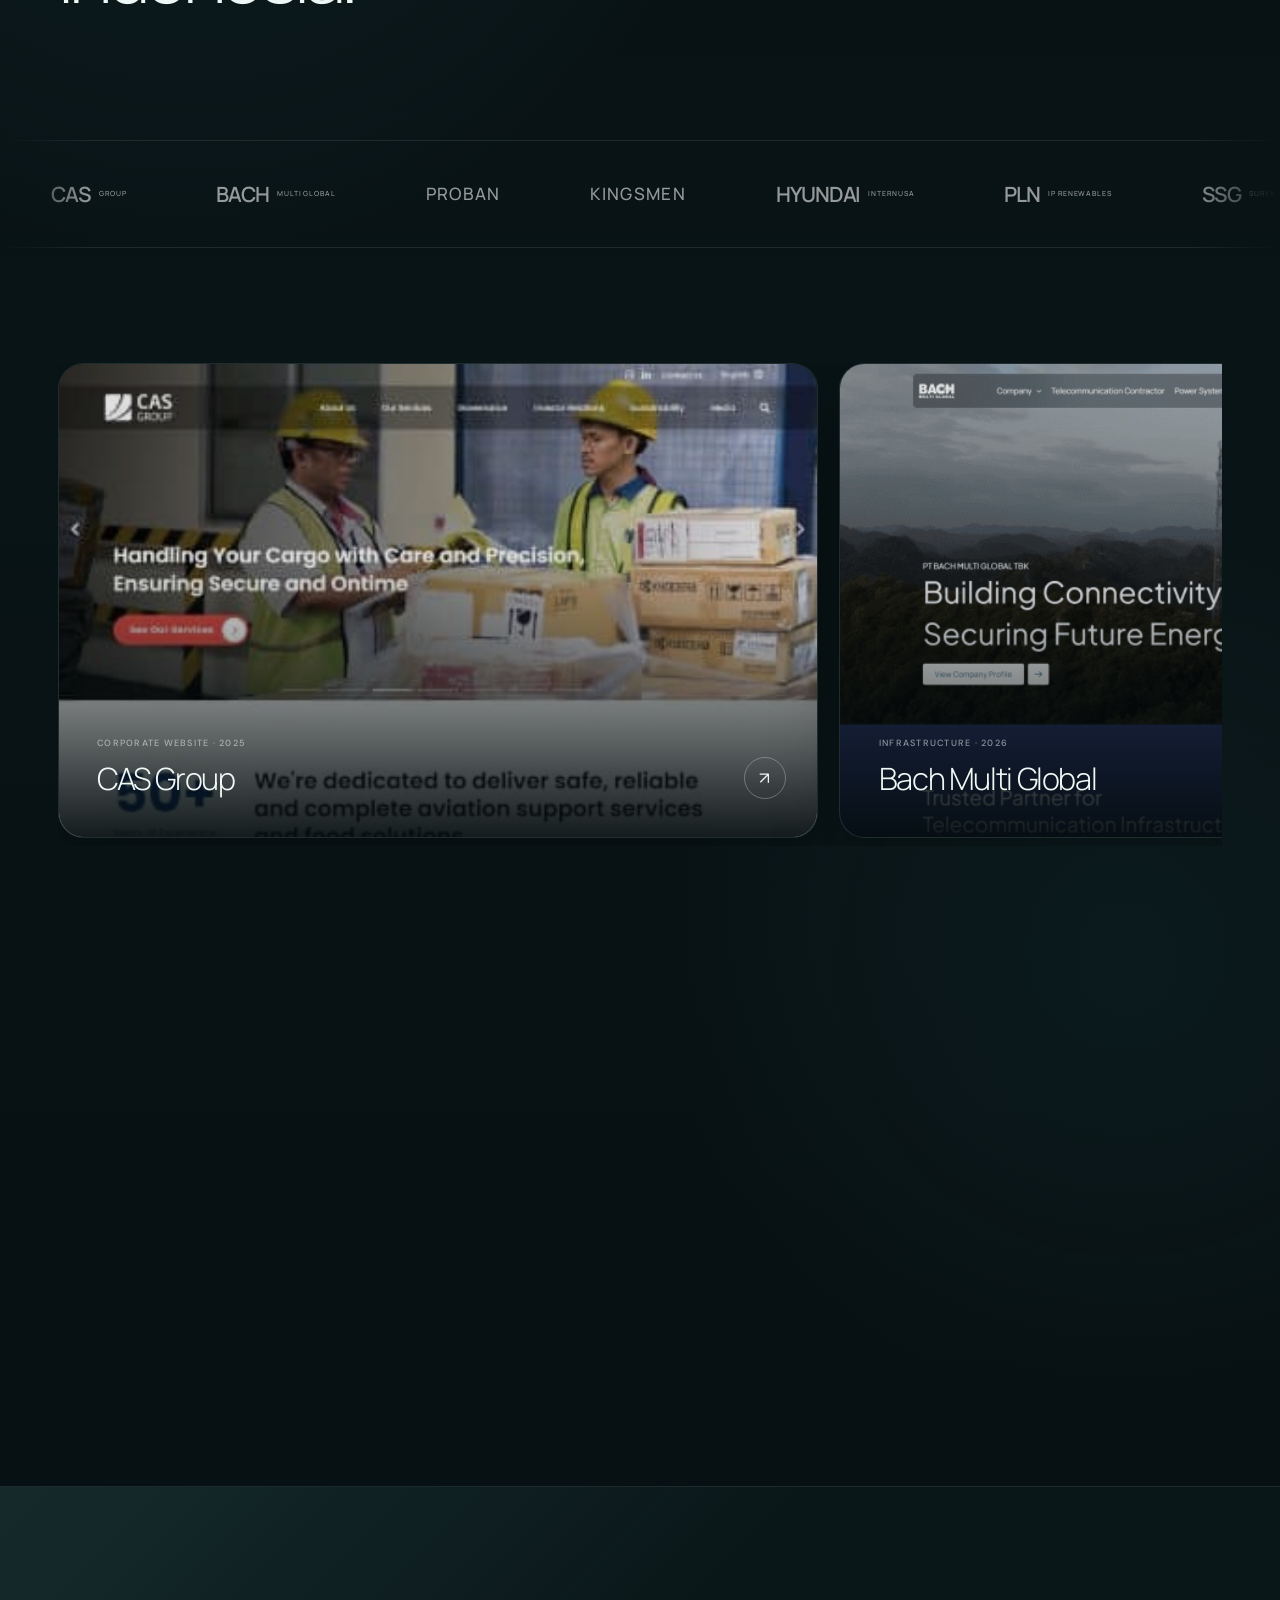
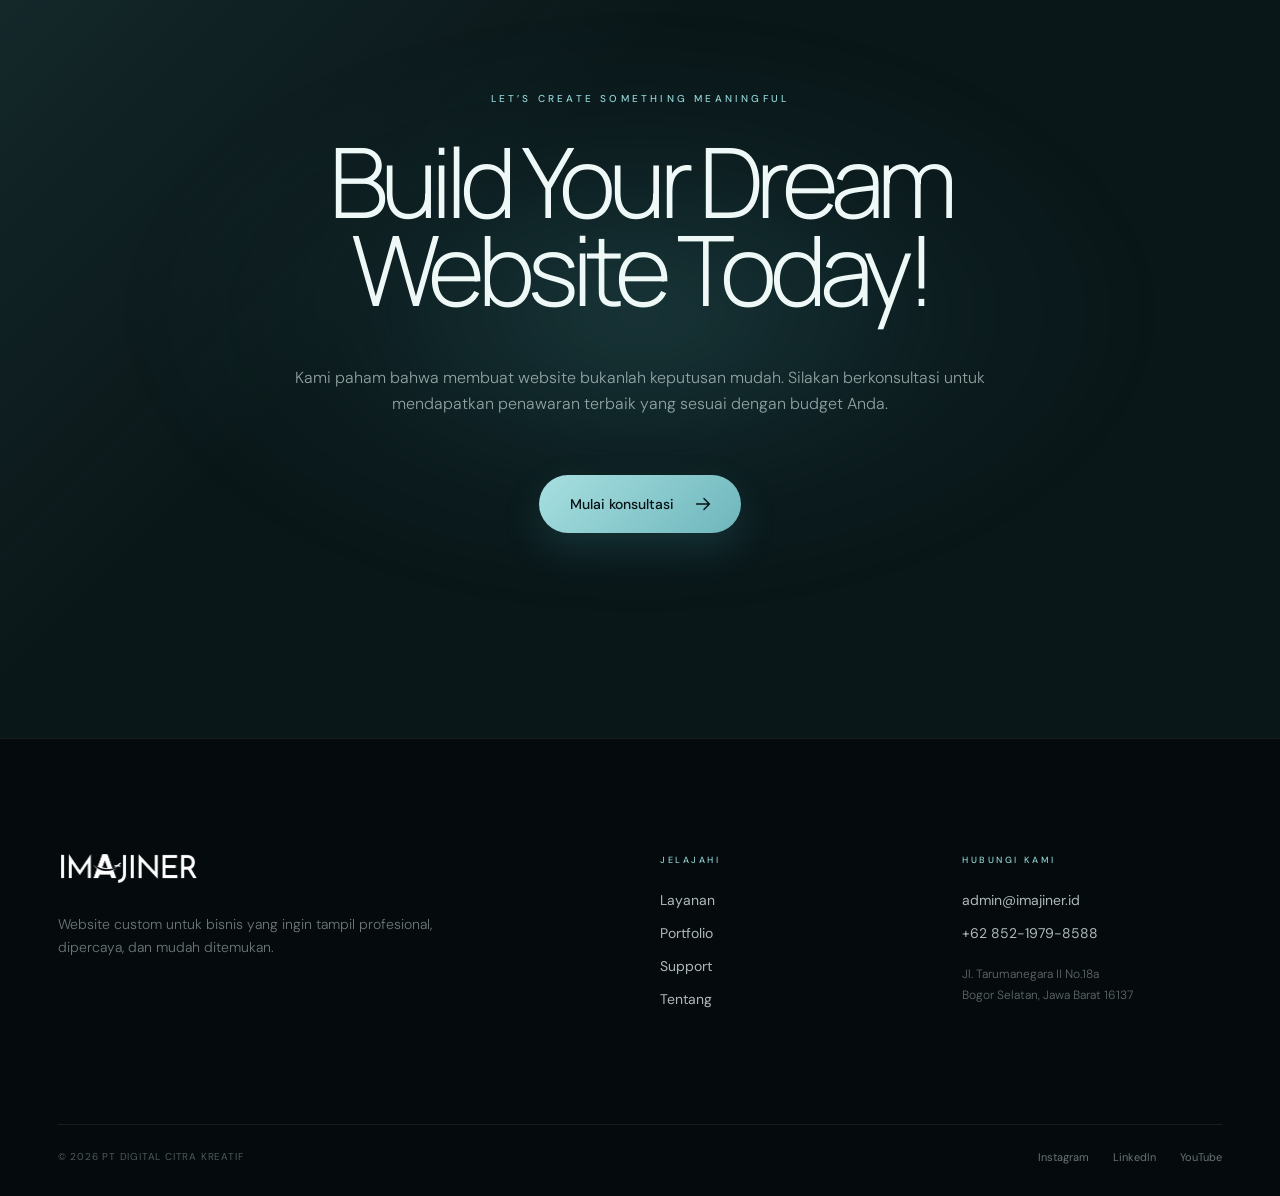
==== commit 0b563d9c: "Update" ====
--- a/imajiner-2026/outputs/index.html
+++ b/imajiner-2026/outputs/index.html
@@ -62,7 +62,7 @@
         background: #071012;
       }
 
-      .hero__scene,
+      .hero__background,
       .hero__shade,
       .hero__grain {
         position: absolute;
@@ -70,18 +70,24 @@
         pointer-events: none;
       }
 
-      .hero__scene {
+      /* Background object — swap the <img> src to change the scene */
+      .hero__background {
         z-index: -4;
-        background-image: url("../resources/images/hero-imajiner-studio.png");
-        background-repeat: no-repeat;
-        background-position: center center;
-        background-size: cover;
+        overflow: hidden;
+        animation: scene-in 1.8s var(--ease) both;
+      }
+
+      .hero__background img {
+        display: block;
+        width: 100%;
+        height: 100%;
+        object-fit: cover;
+        object-position: center center;
         transform: scale(1.025);
-        animation: scene-in 1.8s var(--ease) both;
       }
 
       .hero__shade {
-        z-index: -3;
+        z-index: -2;
         background:
           linear-gradient(
             90deg,
@@ -99,6 +105,114 @@
           );
       }
 
+      /* Laptop object — sits above the background, independent of it */
+      .hero__device {
+        position: absolute;
+        z-index: 1;
+        top: 50%;
+        right: clamp(-2%, 4vw, 8%);
+        width: min(54vw, 760px);
+        pointer-events: none;
+        transform: translateY(-42%);
+        animation: device-in 1.5s var(--ease) 0.2s both;
+      }
+
+      .laptop {
+        position: relative;
+        width: 100%;
+        aspect-ratio: 16 / 10.6;
+        perspective: 1800px;
+        filter: drop-shadow(0 40px 70px rgba(0, 0, 0, 0.55));
+      }
+
+      .laptop__lid {
+        position: relative;
+        width: 92%;
+        margin: 0 auto;
+        aspect-ratio: 16 / 10.2;
+        border-radius: 14px 14px 6px 6px;
+        background: linear-gradient(160deg, #2a3234 0%, #141a1c 42%, #0c1112 100%);
+        box-shadow:
+          inset 0 1px 0 rgba(255, 255, 255, 0.14),
+          inset 0 -1px 0 rgba(0, 0, 0, 0.45);
+        transform: rotateY(-18deg) rotateX(8deg) rotateZ(-2deg);
+        transform-style: preserve-3d;
+      }
+
+      .laptop__bezel {
+        position: absolute;
+        inset: 3.2% 2.6% 5.5%;
+        overflow: hidden;
+        border-radius: 4px;
+        background: #05090a;
+        box-shadow: inset 0 0 0 1px rgba(255, 255, 255, 0.04);
+      }
+
+      /* Screen image slot — replace this <img> src to change the display */
+      .laptop__screen {
+        display: block;
+        width: 100%;
+        height: 100%;
+        object-fit: cover;
+        object-position: center top;
+        background: #071012;
+      }
+
+      .laptop__camera {
+        position: absolute;
+        top: 1.35%;
+        left: 50%;
+        width: 5px;
+        height: 5px;
+        border-radius: 50%;
+        background: radial-gradient(circle at 35% 35%, #3a4548, #0a0f10 70%);
+        transform: translateX(-50%);
+        box-shadow: 0 0 0 1px rgba(255, 255, 255, 0.06);
+      }
+
+      .laptop__base {
+        position: relative;
+        z-index: 0;
+        width: 100%;
+        height: 4.8%;
+        margin-top: -0.4%;
+        border-radius: 0 0 10px 10px;
+        background: linear-gradient(180deg, #3a4244 0%, #1a2022 45%, #0f1415 100%);
+        box-shadow:
+          0 10px 24px rgba(0, 0, 0, 0.35),
+          inset 0 1px 0 rgba(255, 255, 255, 0.16);
+        transform: rotateY(-18deg) rotateX(8deg) rotateZ(-2deg);
+        transform-origin: top center;
+      }
+
+      .laptop__base::before {
+        content: "";
+        position: absolute;
+        top: 28%;
+        left: 50%;
+        width: 18%;
+        height: 38%;
+        border-radius: 0 0 6px 6px;
+        background: linear-gradient(180deg, #2c3436, #151b1c);
+        transform: translateX(-50%);
+      }
+
+      .laptop__glow {
+        position: absolute;
+        z-index: -1;
+        right: 8%;
+        bottom: -8%;
+        left: 18%;
+        height: 28%;
+        border-radius: 50%;
+        background: radial-gradient(
+          ellipse at center,
+          rgba(90, 170, 175, 0.28) 0%,
+          transparent 70%
+        );
+        filter: blur(18px);
+      }
+
       .hero__grain {
         z-index: 10;
         opacity: 0.12;
@@ -408,11 +522,20 @@
       @keyframes scene-in {
         from {
           opacity: 0;
-          transform: scale(1.08);
         }
         to {
           opacity: 1;
-          transform: scale(1.025);
+        }
+      }
+
+      @keyframes device-in {
+        from {
+          opacity: 0;
+          transform: translateY(-36%) translateX(28px) scale(0.96);
+        }
+        to {
+          opacity: 1;
+          transform: translateY(-42%) translateX(0) scale(1);
         }
       }
 
@@ -459,6 +582,10 @@
         .hero__copy {
           width: min(54vw, 590px);
         }
+        .hero__device {
+          width: min(50vw, 620px);
+          right: 1%;
+        }
         h1 {
           font-size: clamp(54px, 7vw, 78px);
         }
@@ -475,9 +602,22 @@
           min-height: 790px;
         }
 
-        .hero__scene {
-          background-position: 61% center;
-          transform: scale(1.02);
+        .hero__background img {
+          object-position: 70% center;
+        }
+
+        .hero__device {
+          top: 38%;
+          right: 50%;
+          width: min(88vw, 420px);
+          transform: translate(50%, -50%);
+          opacity: 0.95;
+          animation-name: device-in-mobile;
+        }
+
+        .laptop__lid,
+        .laptop__base {
+          transform: rotateY(-10deg) rotateX(6deg) rotateZ(0deg);
         }
 
         .hero__shade {
@@ -490,6 +630,17 @@
               #061012 81%
             ),
             linear-gradient(90deg, rgba(4, 12, 14, 0.74), transparent 80%);
+        }
+
+        @keyframes device-in-mobile {
+          from {
+            opacity: 0;
+            transform: translate(50%, -44%) scale(0.96);
+          }
+          to {
+            opacity: 0.95;
+            transform: translate(50%, -50%) scale(1);
+          }
         }
 
         .nav {
@@ -609,9 +760,12 @@
         .hero {
           min-height: 760px;
         }
-        .hero__scene {
-          background-position: 64% top;
-          background-size: auto 62%;
+        .hero__background img {
+          object-position: 72% top;
+        }
+        .hero__device {
+          top: 34%;
+          width: min(92vw, 360px);
         }
         .hero__content {
           padding-top: 190px;
@@ -649,7 +803,38 @@
   <body>
     <main>
       <section class="hero" aria-labelledby="hero-title">
-        <div class="hero__scene" aria-hidden="true"></div>
+        <!-- Background object: replace src to change the scene -->
+        <div class="hero__background" aria-hidden="true">
+          <img
+            src="../resources/images/hero-background.png"
+            alt=""
+            width="1920"
+            height="1080"
+            decoding="async"
+          />
+        </div>
+
+        <!-- Laptop object: replace .laptop__screen src to change the display -->
+        <div class="hero__device" aria-hidden="true">
+          <div class="laptop">
+            <div class="laptop__lid">
+              <span class="laptop__camera"></span>
+              <div class="laptop__bezel">
+                <img
+                  class="laptop__screen"
+                  src="../resources/images/hero-screen.png"
+                  alt=""
+                  width="1600"
+                  height="1000"
+                  decoding="async"
+                />
+              </div>
+            </div>
+            <div class="laptop__base"></div>
+            <div class="laptop__glow"></div>
+          </div>
+        </div>
+
         <div class="hero__shade" aria-hidden="true"></div>
 
         <header class="nav shell">
@@ -791,99 +976,378 @@
         <div class="hero__grain" aria-hidden="true"></div>
       </section>
 
-      <section class="help" aria-labelledby="help-heading">
+      <section class="help" aria-labelledby="help-heading" data-help>
         <header class="help__intro shell">
-          <div class="help__intro-grid">
-            <div>
-              <p class="eyebrow">Dari ide menjadi nyata</p>
-              <h2 class="help__heading" id="help-heading">
-                Imajiner<br /><span>membantu Anda</span>
-              </h2>
-            </div>
-            <p class="help__lead">
-              Kami mengubah kompleksitas membangun website menjadi proses yang
-              jelas, terarah, dan terasa ringan.
-            </p>
-          </div>
+          <h2 class="help__heading" id="help-heading">
+            Imajiner<br /><span>membantu Anda</span>
+          </h2>
         </header>
 
-        <div class="stories">
-          <article class="story shell" id="idea" data-story>
-            <div class="story__copy">
-              <div class="story__number">01</div>
-              <p class="story__kicker">Berawal dari visi Anda</p>
-              <h3 class="story__title">Mewujudkan <em>Ide</em></h3>
-              <p class="story__body">
-                Kami mendengarkan tujuan, cerita, dan ambisi bisnis Anda—lalu
-                menerjemahkannya menjadi konsep digital yang jelas dan siap
-                diwujudkan.
-              </p>
-              <div class="story__meta" aria-label="Tahapan mewujudkan ide">
-                <span>Listen</span>
-                <span>Define</span>
-                <span>Shape</span>
+        <div class="moments">
+          <article class="moment shell" id="idea" data-moment>
+            <h3 class="moment__title">mewujudkan ide</h3>
+            <div
+              class="moment__visual moment__visual--idea"
+              data-idea-stage
+              role="img"
+              aria-label="Seorang pria mengangkat tangan ke arah bola cahaya ide"
+            >
+              <div class="idea-scene" aria-hidden="true">
+                <div class="idea-scene__glow"></div>
+                <div class="idea-scene__orb" data-idea-orb>
+                  <img
+                    src="../resources/images/idea-orb.png"
+                    alt=""
+                    width="1254"
+                    height="1254"
+                    decoding="async"
+                  />
+                </div>
+                <div class="idea-scene__man" data-idea-man>
+                  <img
+                    src="../resources/images/idea-man.png"
+                    alt=""
+                    width="1023"
+                    height="1537"
+                    decoding="async"
+                  />
+                </div>
               </div>
             </div>
-
-            <div class="story__media">
-              <figure class="visual visual--idea">
-                <img
-                  class="visual__image"
-                  src="../../resources/images/imajiner-idea.png"
-                  alt="Struktur arsitektural yang terbentuk dari garis cahaya, melambangkan ide menjadi nyata"
-                  width="1448"
-                  height="1086"
-                />
-                <div class="visual__wash" aria-hidden="true"></div>
-                <div class="visual__corners" aria-hidden="true"></div>
-                <div class="visual__trace" aria-hidden="true"></div>
-                <figcaption class="visual__label">Concept forming</figcaption>
+          </article>
+
+          <article class="moment shell moment--standout" id="standout" data-moment>
+            <h3 class="moment__title">
+              menghasilkan desain<br />yang standout
+            </h3>
+            <div class="moment__visual moment__visual--desktop">
+              <figure
+                class="desktop"
+                data-desktop
+                aria-label="Preview website kustom di layar desktop"
+              >
+                <div class="desktop__bezel">
+                  <div class="desktop__screen">
+                    <img
+                      class="desktop__image"
+                      src="../resources/images/Figma-size.jpg"
+                      alt="Proses desain di Figma untuk website Plum & Blum"
+                      width="800"
+                      height="428"
+                      decoding="async"
+                    />
+                    <span class="desktop__landing" data-orb-landing></span>
+                  </div>
+                </div>
+                <div class="desktop__stand" aria-hidden="true">
+                  <span class="desktop__neck"></span>
+                  <span class="desktop__base"></span>
+                </div>
               </figure>
             </div>
-            <span class="story__ghost" aria-hidden="true">01</span>
           </article>
 
-          <article class="story story--reverse shell" id="standout" data-story>
-            <div class="story__copy">
-              <div class="story__number">02</div>
-              <p class="story__kicker">Tidak dibuat untuk menyatu</p>
-              <h3 class="story__title">
-                Menghasilkan Desain yang <em>Standout</em>
-              </h3>
-              <p class="story__body">
-                Setiap desain dibuat custom untuk menonjolkan karakter bisnis
-                Anda—bukan template generik yang terlihat sama dengan semua
-                kompetitor.
-              </p>
-              <div class="story__meta" aria-label="Karakter desain standout">
-                <span>Custom</span>
-                <span>Distinctive</span>
-                <span>Purposeful</span>
-              </div>
+          <article class="moment shell" id="performance" data-moment>
+            <h3 class="moment__title">
+              membuat website yang<br />cepat, aman,<br />mudah dikelola
+            </h3>
+            <div class="moment__visual moment__visual--image moment__visual--technology">
+              <img
+                src="../resources/images/help-fast-secure.png"
+                alt="Visual website modern dengan aliran data, indikator kecepatan, dan perlindungan keamanan"
+                width="1731"
+                height="909"
+                loading="lazy"
+                decoding="async"
+              />
             </div>
-
-            <div class="story__media">
-              <figure class="visual visual--standout">
-                <img
-                  class="visual__image"
-                  src="../../resources/images/imajiner-standout.png"
-                  alt="Monolit kaca bercahaya yang tampil berbeda di antara bentuk gelap, melambangkan desain standout"
-                  width="1448"
-                  height="1086"
-                />
-                <div class="visual__wash" aria-hidden="true"></div>
-                <div class="visual__corners" aria-hidden="true"></div>
-                <div class="visual__scan" aria-hidden="true"></div>
-                <figcaption class="visual__label">
-                  Built to stand apart
-                </figcaption>
-              </figure>
+          </article>
+
+          <article
+            class="moment shell moment--standout moment--support"
+            id="support"
+            data-moment
+          >
+            <h3 class="moment__title">
+              memberikan support<br />yang helpful
+            </h3>
+            <div class="moment__visual moment__visual--image moment__visual--support">
+              <img
+                src="../resources/images/help-support.png"
+                alt="Spesialis support Imajiner yang siap membantu klien"
+                width="1774"
+                height="887"
+                loading="lazy"
+                decoding="async"
+              />
             </div>
-            <span class="story__ghost" aria-hidden="true">02</span>
           </article>
         </div>
       </section>
+
+      <section class="social-proof" aria-labelledby="proof-heading">
+        <header class="proof__intro shell">
+          <div data-reveal>
+            <p class="proof__eyebrow">Dipercaya sejak 2019</p>
+            <h2 class="proof__heading" id="proof-heading">
+              Imajiner telah dipercaya lebih dari <span>800+ perusahaan</span>
+              di seluruh Indonesia.
+            </h2>
+          </div>
+          <p class="proof__description" data-reveal>
+            Berdiri di tahun 2019, Imajiner by PT Digital Citra Kreatif telah
+            dipercaya oleh berbagai perusahaan, mulai dari perusahaan Tbk.,
+            BUMN, dan perusahaan swasta di berbagai industri.
+          </p>
+        </header>
+
+        <div class="logo-marquee" aria-label="Beberapa perusahaan yang mempercayai Imajiner">
+          <div class="logo-marquee__track">
+            <div class="client-logos">
+              <span><b>CAS</b><small>GROUP</small></span>
+              <span><b>BACH</b><small>MULTI GLOBAL</small></span>
+              <span class="client-logo--word">PROBAN</span>
+              <span class="client-logo--word">KINGSMEN</span>
+              <span><b>HYUNDAI</b><small>INTERNUSA</small></span>
+              <span><b>PLN</b><small>IP RENEWABLES</small></span>
+              <span><b>SSG</b><small>SURYA SURINDO</small></span>
+              <span class="client-logo--word">IAB</span>
+              <span class="client-logo--word">BALAI KARTINI</span>
+              <span class="client-logo--word">UPPER WEST</span>
+            </div>
+            <div class="client-logos" aria-hidden="true">
+              <span><b>CAS</b><small>GROUP</small></span>
+              <span><b>BACH</b><small>MULTI GLOBAL</small></span>
+              <span class="client-logo--word">PROBAN</span>
+              <span class="client-logo--word">KINGSMEN</span>
+              <span><b>HYUNDAI</b><small>INTERNUSA</small></span>
+              <span><b>PLN</b><small>IP RENEWABLES</small></span>
+              <span><b>SSG</b><small>SURYA SURINDO</small></span>
+              <span class="client-logo--word">IAB</span>
+              <span class="client-logo--word">BALAI KARTINI</span>
+              <span class="client-logo--word">UPPER WEST</span>
+            </div>
+          </div>
+        </div>
+
+        <div class="portfolio shell" id="portofolio" aria-label="Karya Imajiner">
+          <div class="portfolio__carousel" data-portfolio-carousel>
+            <a
+              class="portfolio-card"
+              href="https://casgroup.co.id/"
+              target="_blank"
+              rel="noopener nofollow"
+              data-reveal
+            >
+              <img
+                src="../resources/images/portfolio-cas.jpg"
+                alt="Website CAS Group karya Imajiner"
+                width="406"
+                height="1800"
+                decoding="async"
+              />
+              <span class="portfolio-card__shade"></span>
+              <span class="portfolio-card__meta">
+                <small>Corporate website · 2025</small>
+                <strong>CAS Group</strong>
+              </span>
+              <span class="portfolio-card__arrow" aria-hidden="true">↗</span>
+            </a>
+
+            <a
+              class="portfolio-card"
+              href="https://bachgroup.co.id/"
+              target="_blank"
+              rel="noopener nofollow"
+              data-reveal
+            >
+              <img
+                src="../resources/images/portfolio-bach.png"
+                alt="Website Bach Multi Global karya Imajiner"
+                width="622"
+                height="2560"
+                decoding="async"
+              />
+              <span class="portfolio-card__shade"></span>
+              <span class="portfolio-card__meta">
+                <small>Infrastructure · 2026</small>
+                <strong>Bach Multi Global</strong>
+              </span>
+              <span class="portfolio-card__arrow" aria-hidden="true">↗</span>
+            </a>
+
+            <a
+              class="portfolio-card"
+              href="https://proban.co.id/"
+              target="_blank"
+              rel="noopener nofollow"
+              data-reveal
+            >
+              <img
+                src="../resources/images/portfolio-proban.webp"
+                alt="Website Proban karya Imajiner"
+                decoding="async"
+              />
+              <span class="portfolio-card__shade"></span>
+              <span class="portfolio-card__meta">
+                <small>Automotive · Digital platform</small>
+                <strong>Proban</strong>
+              </span>
+              <span class="portfolio-card__arrow" aria-hidden="true">↗</span>
+            </a>
+          </div>
+        </div>
+
+        <div class="testimonials shell" aria-label="Cerita klien Imajiner">
+          <div class="testimonials__grid">
+            <a
+              class="testimonial-card"
+              href="https://youtu.be/hw0S-GB7XGY"
+              target="_blank"
+              rel="noopener"
+              data-reveal
+            >
+              <span class="testimonial-card__media">
+                <img
+                  src="../resources/images/testimonial-ghalistan.jpg"
+                  alt="Pak Ghalistan dari UPPF Indonesia"
+                  width="480"
+                  height="360"
+                  decoding="async"
+                />
+                <span class="testimonial-card__play" aria-hidden="true">
+                  <svg viewBox="0 0 24 24"><path d="m9 7 8 5-8 5Z" /></svg>
+                </span>
+              </span>
+              <span class="testimonial-card__name">Pak Ghalistan</span>
+              <span class="testimonial-card__company">UPPF Indonesia</span>
+            </a>
+
+            <a
+              class="testimonial-card"
+              href="https://youtu.be/HhUoJxBuJpg"
+              target="_blank"
+              rel="noopener"
+              data-reveal
+            >
+              <span class="testimonial-card__media">
+                <img
+                  src="../resources/images/testimonial-mulia.jpg"
+                  alt="Pak Mulia dari PT PLN Indonesia Power Renewables"
+                  width="480"
+                  height="360"
+                  decoding="async"
+                />
+                <span class="testimonial-card__play" aria-hidden="true">
+                  <svg viewBox="0 0 24 24"><path d="m9 7 8 5-8 5Z" /></svg>
+                </span>
+              </span>
+              <span class="testimonial-card__name">Pak Mulia</span>
+              <span class="testimonial-card__company">PLN Indonesia Power Renewables</span>
+            </a>
+
+            <a
+              class="testimonial-card"
+              href="https://youtu.be/jDGP1h_67xU"
+              target="_blank"
+              rel="noopener"
+              data-reveal
+            >
+              <span class="testimonial-card__media">
+                <img
+                  src="../resources/images/testimonial-teddy.jpg"
+                  alt="Pak Teddy dari Beach City International Stadium"
+                  width="480"
+                  height="360"
+                  decoding="async"
+                />
+                <span class="testimonial-card__play" aria-hidden="true">
+                  <svg viewBox="0 0 24 24"><path d="m9 7 8 5-8 5Z" /></svg>
+                </span>
+              </span>
+              <span class="testimonial-card__name">Pak Teddy</span>
+              <span class="testimonial-card__company">Beach City International Stadium</span>
+            </a>
+          </div>
+        </div>
+      </section>
+
+      <section class="closing-cta" aria-labelledby="closing-cta-heading">
+        <div class="closing-cta__glow" aria-hidden="true"></div>
+        <div class="closing-cta__inner shell" data-reveal>
+          <p class="closing-cta__eyebrow">Let’s create something meaningful</p>
+          <h2 id="closing-cta-heading">Build Your Dream<br />Website Today!</h2>
+          <p>
+            Kami paham bahwa membuat website bukanlah keputusan mudah. Silakan
+            berkonsultasi untuk mendapatkan penawaran terbaik yang sesuai dengan
+            budget Anda.
+          </p>
+          <a
+            class="closing-cta__button"
+            href="https://wa.me/6285219798588"
+            aria-label="Mulai konsultasi lewat WhatsApp"
+          >
+            Mulai konsultasi
+            <svg viewBox="0 0 24 24" aria-hidden="true">
+              <path d="M5 12h13M13 6l6 6-6 6" />
+            </svg>
+          </a>
+        </div>
+      </section>
     </main>
+
+    <footer class="site-footer">
+      <div class="site-footer__main shell">
+        <div class="site-footer__brand">
+          <a href="#" aria-label="Kembali ke bagian atas">
+            <img
+              src="../resources/images/Logo Imajiner - White.png"
+              alt="Imajiner"
+              width="4518"
+              height="909"
+            />
+          </a>
+          <p>
+            Website custom untuk bisnis yang ingin tampil profesional,
+            dipercaya, dan mudah ditemukan.
+          </p>
+        </div>
+
+        <nav class="site-footer__nav" aria-label="Navigasi footer">
+          <p class="site-footer__label">Jelajahi</p>
+          <a href="#help-heading">Layanan</a>
+          <a href="#portofolio">Portfolio</a>
+          <a href="#support">Support</a>
+          <a href="https://imajiner.id/about-us/" target="_blank" rel="noopener">Tentang</a>
+        </nav>
+
+        <div class="site-footer__contact">
+          <p class="site-footer__label">Hubungi kami</p>
+          <a href="mailto:admin@imajiner.id">admin@imajiner.id</a>
+          <a href="https://wa.me/6285219798588">+62 852-1979-8588</a>
+          <p>Jl. Tarumanegara II No.18a<br />Bogor Selatan, Jawa Barat 16137</p>
+        </div>
+      </div>
+
+      <div class="site-footer__bottom shell">
+        <p>© 2026 PT Digital Citra Kreatif</p>
+        <div>
+          <a href="https://www.instagram.com/imajiner.id/" target="_blank" rel="noopener">Instagram</a>
+          <a href="https://linkedin.com/company/imajiner" target="_blank" rel="noopener">LinkedIn</a>
+          <a href="https://www.youtube.com/@imajinerwebmaster3008" target="_blank" rel="noopener">YouTube</a>
+        </div>
+      </div>
+    </footer>
+
+    <div class="orb-flight" data-orb-flight aria-hidden="true">
+      <img
+        src="../resources/images/idea-orb.png"
+        alt=""
+        width="1254"
+        height="1254"
+        decoding="async"
+      />
+    </div>
 
     <script>
       const toggle = document.querySelector(".nav__toggle");
@@ -904,7 +1368,16 @@
         }
       });
 
-      const stories = document.querySelectorAll("[data-story]");
+      const moments = document.querySelectorAll("[data-moment]");
+      const revealItems = document.querySelectorAll("[data-reveal]");
+      const ideaStage = document.querySelector("[data-idea-stage]");
+      const ideaOrb = document.querySelector("[data-idea-orb]");
+      const ideaMan = document.querySelector("[data-idea-man]");
+      const flyingOrb = document.querySelector("[data-orb-flight]");
+      const landing = document.querySelector("[data-orb-landing]");
+      const desktop = document.querySelector("[data-desktop]");
+      const ideaMoment = document.querySelector("#idea");
+      const standoutMoment = document.querySelector("#standout");
       const reduceMotion = window.matchMedia(
         "(prefers-reduced-motion: reduce)",
       ).matches;
@@ -915,53 +1388,105 @@
             if (entry.isIntersecting) entry.target.classList.add("is-visible");
           });
         },
-        { threshold: 0.16 },
+        { threshold: 0.2 },
       );
 
-      const revealVisibleStories = () => {
-        stories.forEach((story) => {
-          const box = story.getBoundingClientRect();
-          if (box.top < window.innerHeight * 0.92 && box.bottom > 0) {
-            story.classList.add("is-visible");
-          }
+      moments.forEach((moment) => revealObserver.observe(moment));
+      revealItems.forEach((item) => revealObserver.observe(item));
+
+      const clamp = (value, min, max) => Math.min(max, Math.max(min, value));
+      const easeInOutCubic = (t) =>
+        t < 0.5 ? 4 * t * t * t : 1 - Math.pow(-2 * t + 2, 3) / 2;
+
+      if (!reduceMotion && ideaStage && ideaOrb && ideaMan) {
+        const setIdeaPosition = (x, y) => {
+          ideaStage.style.setProperty("--idea-x", `${x * 22}px`);
+          ideaStage.style.setProperty("--idea-y", `${y * 16}px`);
+          ideaStage.style.setProperty("--person-x", `${x * -10}px`);
+          ideaStage.style.setProperty("--person-y", `${y * -6}px`);
+          ideaStage.style.setProperty(
+            "--idea-scale",
+            `${1 + Math.max(0, -y) * 0.02}`,
+          );
+        };
+
+        ideaStage.style.pointerEvents = "auto";
+        ideaStage.addEventListener("pointermove", (event) => {
+          if (ideaOrb.classList.contains("is-hidden")) return;
+          const box = ideaStage.getBoundingClientRect();
+          const x = ((event.clientX - box.left) / box.width) * 2 - 1;
+          const y = ((event.clientY - box.top) / box.height) * 2 - 1;
+          setIdeaPosition(
+            Math.max(-1, Math.min(1, x)),
+            Math.max(-1, Math.min(1, y)),
+          );
         });
-      };
-
-      stories.forEach((story) => revealObserver.observe(story));
-      window.addEventListener("load", revealVisibleStories);
-      window.addEventListener("scroll", revealVisibleStories, {
-        passive: true,
-      });
-      revealVisibleStories();
-
-      if (!reduceMotion) {
+        ideaStage.addEventListener("pointerleave", () => setIdeaPosition(0, 0));
+      }
+
+      if (
+        !reduceMotion &&
+        flyingOrb &&
+        ideaOrb &&
+        landing &&
+        desktop &&
+        ideaMoment &&
+        standoutMoment
+      ) {
         let ticking = false;
 
-        const updateParallax = () => {
-          const viewportCenter = window.innerHeight / 2;
-
-          stories.forEach((story) => {
-            const box = story.getBoundingClientRect();
-            const distance = box.top + box.height / 2 - viewportCenter;
-            const movement = Math.max(-38, Math.min(38, distance * -0.055));
-            story.style.setProperty("--parallax", movement.toFixed(2));
-          });
+        const updateOrbFlight = () => {
+          const startBox = ideaOrb.getBoundingClientRect();
+          const endBox = landing.getBoundingClientRect();
+          const ideaBox = ideaMoment.getBoundingClientRect();
+          const standBox = standoutMoment.getBoundingClientRect();
+
+          const startCenterY = ideaBox.top + ideaBox.height * 0.35;
+          const endCenterY = standBox.top + standBox.height * 0.45;
+          const travel = Math.max(180, endCenterY - startCenterY);
+          const pointer = window.innerHeight * 0.42;
+          const raw = (pointer - startCenterY) / travel;
+          const progress = clamp(raw, 0, 1);
+          const eased = easeInOutCubic(progress);
+
+          const startX = startBox.left + startBox.width / 2;
+          const startY = startBox.top + startBox.height / 2;
+          const endX = endBox.left + endBox.width / 2;
+          const endY = endBox.top + endBox.height / 2;
+
+          const arc = Math.sin(eased * Math.PI) * Math.min(90, window.innerWidth * 0.06);
+          const x = startX + (endX - startX) * eased;
+          const y = startY + (endY - startY) * eased - arc;
+          const startSize = startBox.width || 180;
+          const endSize = Math.max(22, startSize * 0.14);
+          const size = startSize + (endSize - startSize) * eased;
+          const flying = progress > 0.02 && progress < 0.97;
+          const landingPhase = progress >= 0.88;
+
+          ideaOrb.classList.toggle("is-hidden", progress > 0.02);
+          flyingOrb.classList.toggle("is-flying", flying);
+          flyingOrb.classList.toggle("is-landing", progress >= 0.97);
+          desktop.classList.toggle("is-receiving", landingPhase);
+
+          flyingOrb.style.width = `${size}px`;
+          flyingOrb.style.transform = `translate3d(${x - size / 2}px, ${y - size / 2}px, 0)`;
+          flyingOrb.style.opacity =
+            progress <= 0.02 || progress >= 0.97
+              ? "0"
+              : String(1 - Math.max(0, (progress - 0.85) / 0.12));
 
           ticking = false;
         };
 
-        window.addEventListener(
-          "scroll",
-          () => {
-            if (!ticking) {
-              requestAnimationFrame(updateParallax);
-              ticking = true;
-            }
-          },
-          { passive: true },
-        );
-
-        updateParallax();
+        const requestOrbUpdate = () => {
+          if (ticking) return;
+          ticking = true;
+          requestAnimationFrame(updateOrbFlight);
+        };
+
+        window.addEventListener("scroll", requestOrbUpdate, { passive: true });
+        window.addEventListener("resize", requestOrbUpdate);
+        requestOrbUpdate();
       }
     </script>
   </body>
--- a/imajiner-2026/outputs/css/home.css
+++ b/imajiner-2026/outputs/css/home.css
@@ -3,14 +3,19 @@
 .help {
   position: relative;
   isolation: isolate;
-  overflow: hidden;
+  overflow: clip;
   background:
     radial-gradient(
-      circle at 78% 12%,
-      rgba(64, 134, 141, 0.1),
+      circle at 78% 11%,
+      rgba(71, 178, 186, 0.13),
       transparent 28%
     ),
-    linear-gradient(180deg, #071012 0%, #091416 48%, #071012 100%);
+    radial-gradient(
+      circle at 8% 58%,
+      rgba(43, 119, 128, 0.08),
+      transparent 25%
+    ),
+    linear-gradient(180deg, #071012 0%, #0a1719 44%, #071012 100%);
 }
 
 .help::before {
@@ -21,461 +26,1246 @@
   opacity: 0.22;
   pointer-events: none;
   background-image:
-    linear-gradient(rgba(156, 212, 214, 0.04) 1px, transparent 1px),
-    linear-gradient(90deg, rgba(156, 212, 214, 0.04) 1px, transparent 1px);
+    linear-gradient(rgba(156, 212, 214, 0.035) 1px, transparent 1px),
+    linear-gradient(90deg, rgba(156, 212, 214, 0.035) 1px, transparent 1px);
   background-size: 96px 96px;
   mask-image: linear-gradient(
     to bottom,
     transparent,
-    #000 18%,
-    #000 82%,
+    #000 16%,
+    #000 84%,
     transparent
   );
 }
 
 .help__intro {
+  padding-block: clamp(120px, 15vw, 200px) clamp(80px, 9vw, 130px);
+}
+
+.help__heading {
+  max-width: 920px;
+  margin: 0;
+  color: #eef7f5;
+  font-family: "Manrope", sans-serif;
+  font-size: clamp(58px, 7.8vw, 126px);
+  font-weight: 300;
+  letter-spacing: -0.068em;
+  line-height: 0.92;
+}
+
+.help__heading span {
+  color: #afd9d9;
+}
+
+.orb-flight {
+  position: fixed;
+  z-index: 40;
+  top: 0;
+  left: 0;
+  width: clamp(120px, 18vw, 220px);
+  aspect-ratio: 1;
+  margin: 0;
+  opacity: 0;
+  pointer-events: none;
+  will-change: transform, opacity;
+  filter: drop-shadow(0 0 28px rgba(71, 219, 239, 0.4));
+  transform: translate3d(-9999px, -9999px, 0);
+}
+
+.orb-flight img {
+  display: block;
+  width: 100%;
+  height: 100%;
+  object-fit: contain;
+  mix-blend-mode: screen;
+  animation: idea-spin 28s linear infinite;
+}
+
+.moments {
+  display: flex;
+  flex-direction: column;
+  gap: clamp(140px, 18vw, 260px);
+  padding-bottom: clamp(120px, 15vw, 210px);
+}
+
+.moment {
   display: grid;
-  min-height: min(74vh, 760px);
-  padding-block: clamp(100px, 15vw, 210px) clamp(80px, 10vw, 150px);
-  place-items: end start;
-}
-
-.help__intro-grid {
+  grid-template-columns: minmax(240px, 0.44fr) minmax(0, 1fr);
+  gap: clamp(36px, 6vw, 90px);
+  align-items: center;
+}
+
+.moment--standout {
+  grid-template-columns: minmax(0, 1fr) minmax(250px, 0.46fr);
+}
+
+.moment--standout .moment__title {
+  order: 2;
+  text-align: right;
+}
+
+.moment--standout .moment__visual {
+  order: 1;
+}
+
+.moment__title {
+  margin: 0;
+  color: #e9f4f3;
+  font-family: "Manrope", sans-serif;
+  font-size: clamp(34px, 3.75vw, 58px);
+  font-weight: 300;
+  letter-spacing: -0.052em;
+  line-height: 1.06;
+  opacity: 0;
+  transform: translateY(28px);
+  transition:
+    opacity 0.95s var(--ease),
+    transform 1.1s var(--ease);
+}
+
+.moment.is-visible .moment__title {
+  opacity: 1;
+  transform: translateY(0);
+}
+
+.moment__visual {
+  position: relative;
+  min-width: 0;
+  opacity: 0;
+  transform: translateY(36px);
+  transition:
+    opacity 1.1s var(--ease) 0.08s,
+    transform 1.25s var(--ease) 0.08s;
+}
+
+.moment.is-visible .moment__visual {
+  opacity: 1;
+  transform: translateY(0);
+}
+
+/* Soft, unboxed media stage — fades into the night ground */
+.moment__visual--idea {
+  aspect-ratio: 5 / 4;
+  margin: 0;
+  cursor: crosshair;
+  touch-action: pan-y;
+}
+
+.moment__visual--desktop {
+  position: relative;
+  padding-block: clamp(20px, 3vw, 48px);
+  margin: 0;
+}
+
+.moment__visual--desktop::before {
+  content: "";
+  position: absolute;
+  z-index: -1;
+  inset: -8% -4%;
+  background: radial-gradient(
+    ellipse at 50% 48%,
+    rgba(74, 164, 172, 0.13),
+    transparent 67%
+  );
+  filter: blur(16px);
+}
+
+.moment__visual--image {
+  aspect-ratio: 1.8 / 1;
+  overflow: hidden;
+  margin: 0;
+  isolation: isolate;
+  -webkit-mask-image: radial-gradient(
+    ellipse 50% 50% at 50% 50%,
+    #000 62%,
+    transparent 100%
+  );
+  mask-image: radial-gradient(
+    ellipse 50% 50% at 50% 50%,
+    #000 62%,
+    transparent 100%
+  );
+}
+
+.moment__visual--image img {
+  display: block;
+  width: 100%;
+  height: 100%;
+  object-fit: cover;
+  filter: saturate(0.86) contrast(1.03);
+  transform: scale(1.025);
+  transition:
+    transform 1.4s var(--ease),
+    filter 0.8s ease;
+}
+
+.moment__visual--image:hover img {
+  filter: saturate(1) contrast(1.04);
+  transform: scale(1.055);
+}
+
+.moment__visual--technology img {
+  mix-blend-mode: screen;
+  opacity: 0.9;
+}
+
+.moment__visual--support {
+  -webkit-mask-image: radial-gradient(
+    ellipse 52% 50% at 58% 48%,
+    #000 60%,
+    transparent 100%
+  );
+  mask-image: radial-gradient(
+    ellipse 52% 50% at 58% 48%,
+    #000 60%,
+    transparent 100%
+  );
+}
+
+.moment__visual--support img {
+  object-position: 62% center;
+}
+
+.idea-scene {
+  position: absolute;
+  inset: -8% -4%;
+  overflow: visible;
+  pointer-events: none;
+}
+
+.idea-scene__glow {
+  position: absolute;
+  top: 8%;
+  left: 10%;
+  width: 54%;
+  aspect-ratio: 1;
+  border-radius: 50%;
+  background: radial-gradient(
+    circle,
+    rgba(72, 198, 214, 0.28) 0%,
+    rgba(40, 130, 148, 0.12) 42%,
+    transparent 70%
+  );
+  filter: blur(8px);
+  animation: idea-breathe 5.4s ease-in-out infinite;
+}
+
+.idea-scene__orb {
+  position: absolute;
+  z-index: 2;
+  top: 7%;
+  left: 7%;
+  width: clamp(160px, 38%, 300px);
+  aspect-ratio: 1;
+  transform: translate3d(var(--idea-x, 0px), var(--idea-y, 0px), 0)
+    scale(var(--idea-scale, 1));
+  transition:
+    transform 0.55s var(--ease),
+    opacity 0.35s ease;
+  will-change: transform;
+  filter: drop-shadow(0 0 36px rgba(71, 219, 239, 0.35));
+}
+
+.idea-scene__orb.is-hidden {
+  opacity: 0;
+}
+
+.idea-scene__orb img {
+  display: block;
+  width: 100%;
+  height: 100%;
+  object-fit: contain;
+  mix-blend-mode: screen;
+  animation: idea-spin 28s linear infinite;
+}
+
+.idea-scene__man {
+  position: absolute;
+  z-index: 3;
+  right: -1%;
+  bottom: -9%;
+  width: min(73%, 590px);
+  transform: translate3d(var(--person-x, 0px), var(--person-y, 0px), 0);
+  transition: transform 0.75s var(--ease);
+  will-change: transform;
+  mask-image: linear-gradient(180deg, #000 0%, #000 78%, transparent 100%);
+}
+
+.idea-scene__man img {
+  display: block;
+  width: 100%;
+  height: auto;
+  mix-blend-mode: lighten;
+  animation: idea-person-float 11s ease-in-out infinite;
+}
+
+/* Desktop monitor — soft, lightly blended */
+.desktop {
+  position: relative;
+  width: min(100%, 720px);
+  margin: 0 auto;
+  filter: drop-shadow(0 40px 70px rgba(0, 0, 0, 0.45));
+}
+
+.desktop::before {
+  content: "";
+  position: absolute;
+  z-index: -1;
+  inset: 8% 6% 18%;
+  border-radius: 40%;
+  background: radial-gradient(
+    ellipse at 50% 40%,
+    rgba(90, 190, 198, 0.18),
+    transparent 70%
+  );
+  filter: blur(18px);
+  opacity: 0.9;
+  transition: opacity 0.5s ease, transform 0.5s var(--ease);
+}
+
+.desktop.is-receiving::before {
+  opacity: 1;
+  transform: scale(1.08);
+  background: radial-gradient(
+    ellipse at 50% 40%,
+    rgba(120, 230, 236, 0.32),
+    transparent 68%
+  );
+}
+
+.desktop__bezel {
+  position: relative;
+  padding: clamp(10px, 1.4vw, 16px);
+  border-radius: clamp(14px, 1.6vw, 22px);
+  background:
+    linear-gradient(160deg, #1a2a2e 0%, #0c1518 55%, #101c20 100%);
+  box-shadow:
+    inset 0 1px 0 rgba(210, 236, 234, 0.12),
+    0 1px 0 rgba(0, 0, 0, 0.35);
+}
+
+.desktop__bezel::before {
+  content: "";
+  position: absolute;
+  top: 7px;
+  left: 50%;
+  width: 7px;
+  height: 7px;
+  border-radius: 50%;
+  background: rgba(148, 196, 198, 0.35);
+  transform: translateX(-50%);
+  box-shadow: 0 0 10px rgba(120, 200, 205, 0.25);
+}
+
+.desktop__screen {
+  position: relative;
+  overflow: hidden;
+  aspect-ratio: 16 / 10;
+  border-radius: clamp(6px, 0.7vw, 10px);
+  background: #0a1214;
+  box-shadow: inset 0 0 0 1px rgba(0, 0, 0, 0.45);
+}
+
+.desktop__image {
+  display: block;
+  width: 100%;
+  height: 100%;
+  object-fit: cover;
+  object-position: center center;
+}
+
+.desktop__landing {
+  position: absolute;
+  z-index: 2;
+  top: 38%;
+  left: 62%;
+  width: 18px;
+  height: 18px;
+  border-radius: 50%;
+  transform: translate(-50%, -50%);
+  pointer-events: none;
+  opacity: 0;
+  background: radial-gradient(
+    circle,
+    rgba(170, 245, 250, 0.95) 0%,
+    rgba(90, 210, 220, 0.35) 40%,
+    transparent 70%
+  );
+  box-shadow: 0 0 28px rgba(110, 230, 236, 0.55);
+  transition: opacity 0.35s ease, transform 0.55s var(--ease);
+}
+
+.desktop.is-receiving .desktop__landing {
+  opacity: 1;
+  transform: translate(-50%, -50%) scale(1.8);
+}
+
+.desktop__stand {
   display: grid;
-  grid-template-columns: minmax(0, 1.4fr) minmax(260px, 0.55fr);
-  gap: clamp(40px, 8vw, 145px);
+  justify-items: center;
+  margin-top: -2px;
+}
+
+.desktop__neck {
+  width: clamp(56px, 8vw, 90px);
+  height: clamp(18px, 2.4vw, 28px);
+  background: linear-gradient(180deg, #152226, #0b1417);
+  clip-path: polygon(22% 0, 78% 0, 100% 100%, 0 100%);
+}
+
+.desktop__base {
+  width: clamp(120px, 18vw, 190px);
+  height: 8px;
+  border-radius: 999px;
+  background: linear-gradient(180deg, #1a2a2e, #0a1215);
+  box-shadow: 0 10px 24px rgba(0, 0, 0, 0.35);
+}
+
+@keyframes idea-spin {
+  to {
+    transform: rotate(360deg);
+  }
+}
+
+@keyframes idea-breathe {
+  0%,
+  100% {
+    transform: scale(0.92);
+    opacity: 0.55;
+  }
+  50% {
+    transform: scale(1.08);
+    opacity: 0.9;
+  }
+}
+
+@keyframes idea-person-float {
+  0%,
+  100% {
+    transform: translateY(0);
+  }
+  50% {
+    transform: translateY(-7px);
+  }
+}
+
+@media (max-width: 980px) {
+  .moment,
+  .moment--standout {
+    grid-template-columns: 1fr;
+    gap: 42px;
+  }
+
+  .moment--standout .moment__title,
+  .moment--standout .moment__visual {
+    order: initial;
+  }
+
+  .moment--standout .moment__title {
+    text-align: left;
+  }
+
+  .moment__visual--idea,
+  .moment__visual--desktop,
+  .moment__visual--image {
+    width: min(100%, 760px);
+  }
+
+  .moments {
+    gap: clamp(100px, 22vw, 180px);
+  }
+
+}
+
+@media (max-width: 600px) {
+  .help::before {
+    background-size: 64px 64px;
+  }
+
+  .help__intro {
+    padding-block: 92px 82px;
+  }
+
+  .help__heading {
+    font-size: clamp(48px, 14.5vw, 72px);
+    line-height: 0.94;
+  }
+
+  .moments {
+    gap: 132px;
+    padding-bottom: 120px;
+  }
+
+  .moment {
+    gap: 34px;
+  }
+
+  .moment__title {
+    font-size: clamp(36px, 10.5vw, 48px);
+  }
+
+  .moment__visual--idea {
+    aspect-ratio: 1 / 1;
+  }
+
+  .moment__visual--desktop {
+    padding-block: 26px;
+  }
+
+  .moment__visual--image {
+    aspect-ratio: 1.35 / 1;
+  }
+
+  .moment__visual--technology img {
+    object-position: 54% center;
+  }
+
+  .moment__visual--support img {
+    object-position: 63% center;
+  }
+
+  .idea-scene__orb {
+    top: 8%;
+    left: 3%;
+    width: 44%;
+  }
+
+  .idea-scene__man {
+    right: -9%;
+    width: 88%;
+  }
+
+  .orb-flight {
+    width: 110px;
+  }
+}
+
+@media (prefers-reduced-motion: reduce) {
+  .moment__title,
+  .moment__visual {
+    opacity: 1;
+    transform: none;
+    transition: none;
+  }
+
+  .idea-scene__orb img,
+  .idea-scene__man img,
+  .idea-scene__glow,
+  .orb-flight img {
+    animation: none;
+  }
+
+  .orb-flight {
+    display: none;
+  }
+}
+
+/* Social proof, selected work, and video testimonials */
+.social-proof {
+  position: relative;
+  isolation: isolate;
+  overflow: clip;
+  padding-block: clamp(125px, 15vw, 220px) clamp(120px, 14vw, 210px);
+  background:
+    radial-gradient(circle at 15% 10%, rgba(58, 142, 151, 0.11), transparent 27%),
+    radial-gradient(circle at 88% 74%, rgba(53, 128, 136, 0.08), transparent 25%),
+    linear-gradient(180deg, #071012 0%, #091416 45%, #071012 100%);
+  border-top: 1px solid rgba(218, 239, 236, 0.08);
+}
+
+.social-proof::before {
+  content: "";
+  position: absolute;
+  z-index: -1;
+  inset: 0;
+  pointer-events: none;
+  opacity: 0.16;
+  background-image:
+    linear-gradient(rgba(156, 212, 214, 0.028) 1px, transparent 1px),
+    linear-gradient(90deg, rgba(156, 212, 214, 0.028) 1px, transparent 1px);
+  background-size: 96px 96px;
+  mask-image: linear-gradient(to bottom, #000, transparent 38%, transparent 72%, #000);
+}
+
+.proof__intro {
+  display: grid;
+  grid-template-columns: minmax(0, 1.45fr) minmax(280px, 0.55fr);
+  gap: clamp(52px, 8vw, 136px);
   align-items: end;
-  width: 100%;
-}
-
-.help .eyebrow,
-.story__kicker {
-  margin: 0;
+}
+
+.proof__eyebrow {
+  margin: 0 0 30px;
   color: #93d4d7;
-  font-family: "DM Sans", Arial, sans-serif;
-  font-size: 11px;
+  font-size: 10px;
   font-weight: 500;
   letter-spacing: 0.36em;
   text-transform: uppercase;
 }
 
-.help__heading {
-  max-width: 890px;
-  margin: 24px 0 0;
-  color: #eef7f5;
+.proof__heading {
+  max-width: 1030px;
+  margin: 0;
+  color: #edf7f5;
   font-family: "Manrope", sans-serif;
-  font-size: clamp(58px, 7.8vw, 132px);
+  font-size: clamp(48px, 5.8vw, 92px);
   font-weight: 300;
-  letter-spacing: -0.068em;
-  line-height: 0.92;
-}
-
-.help__heading span {
-  color: #afd9d9;
-}
-
-.help__lead {
-  max-width: 360px;
-  margin: 0 0 6px;
-  padding-top: 22px;
+  letter-spacing: -0.065em;
+  line-height: 0.98;
+}
+
+.proof__heading span {
+  color: #a7d8d9;
+}
+
+.proof__description {
+  margin: 0 0 8px;
+  padding-top: 28px;
   border-top: 1px solid rgba(218, 239, 236, 0.14);
   color: rgba(224, 239, 236, 0.58);
+  font-size: clamp(15px, 1.1vw, 18px);
+  font-weight: 300;
+  line-height: 1.72;
+}
+
+.social-proof [data-reveal] {
+  opacity: 0;
+  transform: translateY(34px);
+  transition:
+    opacity 1s var(--ease),
+    transform 1.15s var(--ease);
+}
+
+.social-proof [data-reveal].is-visible {
+  opacity: 1;
+  transform: translateY(0);
+}
+
+.logo-marquee {
+  position: relative;
+  margin-top: clamp(88px, 10vw, 145px);
+  overflow: hidden;
+  border-block: 1px solid rgba(218, 239, 236, 0.1);
+  mask-image: linear-gradient(90deg, transparent, #000 7%, #000 93%, transparent);
+}
+
+.logo-marquee__track {
+  display: flex;
+  width: max-content;
+  animation: logo-drift 38s linear infinite;
+}
+
+.client-logos {
+  display: flex;
+  align-items: center;
+  gap: clamp(70px, 7vw, 118px);
+  padding: 39px clamp(35px, 4vw, 72px);
+}
+
+.client-logos > span {
+  display: flex;
+  flex: 0 0 auto;
+  align-items: center;
+  gap: 8px;
+  color: rgba(225, 239, 237, 0.62);
+  font-family: "Manrope", sans-serif;
+  filter: grayscale(1);
+  transition: color 0.35s ease, filter 0.35s ease;
+}
+
+.client-logos > span:hover {
+  color: #cce8e6;
+  filter: none;
+}
+
+.client-logos b {
+  font-size: 21px;
+  font-weight: 600;
+  letter-spacing: -0.05em;
+}
+
+.client-logos small {
+  max-width: 72px;
+  font-size: 7px;
+  font-weight: 500;
+  letter-spacing: 0.13em;
+  line-height: 1.25;
+}
+
+.client-logo--word {
+  font-size: 17px;
+  font-weight: 500;
+  letter-spacing: 0.08em;
+}
+
+.portfolio,
+.testimonials {
+  padding-top: clamp(82px, 9vw, 130px);
+}
+
+.portfolio__carousel {
+  display: grid;
+  grid-auto-flow: column;
+  grid-auto-columns: min(72vw, 760px);
+  gap: clamp(16px, 1.7vw, 28px);
+  overflow-x: auto;
+  padding-bottom: 8px;
+  scroll-behavior: smooth;
+  scroll-snap-type: x mandatory;
+  scrollbar-width: none;
+  overscroll-behavior-inline: contain;
+}
+
+.portfolio__carousel::-webkit-scrollbar {
+  display: none;
+}
+
+.portfolio-card {
+  position: relative;
+  isolation: isolate;
+  overflow: hidden;
+  min-height: 0;
+  aspect-ratio: 16 / 10;
+  border: 1px solid rgba(218, 239, 236, 0.11);
+  border-radius: clamp(18px, 2vw, 28px);
+  background: #091416;
+  box-shadow: 0 32px 70px rgba(0, 0, 0, 0.22);
+  scroll-snap-align: start;
+}
+
+.portfolio-card > img {
+  position: absolute;
+  z-index: -2;
+  inset: 0;
+  width: 100%;
+  height: 100%;
+  object-fit: cover;
+  object-position: center top;
+  filter: saturate(0.8) brightness(0.88);
+  transition:
+    object-position 7s ease-in-out,
+    filter 0.7s ease,
+    transform 0.8s var(--ease);
+}
+
+.portfolio-card:hover > img {
+  object-position: center bottom;
+  filter: saturate(1) brightness(0.95);
+  transform: scale(1.018);
+}
+
+.portfolio-card__shade {
+  position: absolute;
+  z-index: -1;
+  inset: 0;
+  background: linear-gradient(180deg, transparent 42%, rgba(3, 11, 13, 0.92) 100%);
+}
+
+.portfolio-card__meta {
+  position: absolute;
+  left: clamp(22px, 3vw, 42px);
+  right: 74px;
+  bottom: clamp(22px, 3vw, 40px);
+  display: grid;
+  gap: 8px;
+}
+
+.portfolio-card__meta small {
+  color: rgba(224, 239, 236, 0.58);
+  font-size: 9px;
+  font-weight: 500;
+  letter-spacing: 0.14em;
+  text-transform: uppercase;
+}
+
+.portfolio-card__meta strong {
+  color: #f0f8f6;
+  font-family: "Manrope", sans-serif;
+  font-size: clamp(23px, 2.4vw, 37px);
+  font-weight: 300;
+  letter-spacing: -0.045em;
+}
+
+.portfolio-card__arrow {
+  position: absolute;
+  right: clamp(20px, 2.4vw, 34px);
+  bottom: clamp(22px, 3vw, 39px);
+  display: grid;
+  width: 42px;
+  height: 42px;
+  place-items: center;
+  border: 1px solid rgba(231, 244, 242, 0.3);
+  border-radius: 50%;
+  color: #eaf6f4;
+  font-size: 17px;
+  transition:
+    color 0.35s ease,
+    background 0.35s ease,
+    transform 0.35s var(--ease);
+}
+
+.portfolio-card:hover .portfolio-card__arrow {
+  color: #071012;
+  background: #b4dedd;
+  transform: rotate(45deg);
+}
+
+.testimonials__grid {
+  display: grid;
+  grid-template-columns: repeat(3, minmax(0, 1fr));
+  gap: clamp(20px, 2.3vw, 38px);
+}
+
+.testimonial-card {
+  display: grid;
+  grid-template-columns: 1fr auto;
+  align-items: end;
+  transition: transform 0.45s var(--ease);
+}
+
+.testimonial-card:hover {
+  transform: translateY(-6px);
+}
+
+.testimonial-card__media {
+  position: relative;
+  grid-column: 1 / -1;
+  overflow: hidden;
+  aspect-ratio: 4 / 3;
+  margin-bottom: 22px;
+  border-radius: clamp(16px, 1.7vw, 24px);
+  background: #0b1719;
+}
+
+.testimonial-card__media::after {
+  content: "";
+  position: absolute;
+  inset: 0;
+  background: linear-gradient(180deg, transparent 35%, rgba(3, 10, 12, 0.38));
+}
+
+.testimonial-card__media img {
+  width: 100%;
+  height: 100%;
+  object-fit: cover;
+  filter: saturate(0.76) brightness(0.82);
+  transition:
+    filter 0.5s ease,
+    transform 0.8s var(--ease);
+}
+
+.testimonial-card:hover .testimonial-card__media img {
+  filter: saturate(1) brightness(0.92);
+  transform: scale(1.045);
+}
+
+.testimonial-card__play {
+  position: absolute;
+  z-index: 2;
+  top: 50%;
+  left: 50%;
+  display: grid;
+  width: clamp(52px, 4.4vw, 70px);
+  height: clamp(52px, 4.4vw, 70px);
+  place-items: center;
+  border: 1px solid rgba(238, 248, 246, 0.52);
+  border-radius: 50%;
+  color: #eef8f6;
+  background: rgba(7, 16, 18, 0.34);
+  backdrop-filter: blur(8px);
+  transform: translate(-50%, -50%);
+  transition:
+    color 0.35s ease,
+    background 0.35s ease,
+    transform 0.45s var(--ease);
+}
+
+.testimonial-card:hover .testimonial-card__play {
+  color: #071012;
+  background: #b2dedf;
+  transform: translate(-50%, -50%) scale(1.08);
+}
+
+.testimonial-card__play svg {
+  width: 22px;
+  fill: currentColor;
+}
+
+.testimonial-card__name {
+  color: #eaf5f3;
+  font-family: "Manrope", sans-serif;
+  font-size: clamp(18px, 1.6vw, 24px);
+  font-weight: 300;
+  letter-spacing: -0.035em;
+}
+
+.testimonial-card__company {
+  grid-column: 1 / -1;
+  margin-top: 5px;
+  color: rgba(224, 239, 236, 0.45);
+  font-size: 10px;
+  line-height: 1.4;
+}
+
+@keyframes logo-drift {
+  to {
+    transform: translateX(-50%);
+  }
+}
+
+@media (max-width: 980px) {
+  .proof__intro {
+    grid-template-columns: 1fr;
+  }
+
+  .proof__description {
+    max-width: 650px;
+  }
+
+  .portfolio__carousel {
+    grid-auto-columns: min(78vw, 680px);
+  }
+}
+
+@media (max-width: 760px) {
+  .social-proof {
+    padding-block: 105px 120px;
+  }
+
+  .proof__heading {
+    font-size: clamp(44px, 12vw, 66px);
+  }
+
+  .portfolio__carousel {
+    grid-auto-columns: 86vw;
+  }
+
+  .portfolio-card {
+    aspect-ratio: 4 / 5;
+  }
+
+  .testimonials__grid {
+    grid-template-columns: 1fr;
+    gap: 56px;
+  }
+
+  .testimonial-card__media {
+    margin-bottom: 18px;
+  }
+}
+
+@media (max-width: 520px) {
+  .proof__intro {
+    gap: 40px;
+  }
+
+  .proof__heading {
+    font-size: clamp(42px, 11.6vw, 54px);
+    line-height: 1;
+  }
+
+  .logo-marquee {
+    margin-top: 82px;
+  }
+
+  .client-logos {
+    gap: 58px;
+    padding-block: 30px;
+  }
+
+  .portfolio,
+  .testimonials {
+    padding-top: 82px;
+  }
+
+  .portfolio-card__meta {
+    right: 65px;
+  }
+
+  .portfolio-card__meta strong {
+    font-size: 26px;
+  }
+}
+
+@media (prefers-reduced-motion: reduce) {
+  .social-proof [data-reveal] {
+    opacity: 1;
+    transform: none;
+    transition: none;
+  }
+
+  .logo-marquee__track {
+    animation: none;
+  }
+
+  .portfolio-card > img {
+    object-position: center top !important;
+    transition: none;
+  }
+}
+
+/* Closing call to action */
+.closing-cta {
+  position: relative;
+  isolation: isolate;
+  overflow: hidden;
+  padding-block: clamp(130px, 16vw, 235px);
+  background:
+    linear-gradient(135deg, rgba(104, 180, 185, 0.12), transparent 38%),
+    #0a1719;
+  border-top: 1px solid rgba(218, 239, 236, 0.09);
+}
+
+.closing-cta__glow {
+  position: absolute;
+  z-index: -1;
+  top: 50%;
+  left: 50%;
+  width: min(78vw, 1050px);
+  aspect-ratio: 1.8 / 1;
+  border-radius: 50%;
+  background: radial-gradient(
+    ellipse,
+    rgba(83, 176, 184, 0.2),
+    rgba(36, 101, 108, 0.08) 44%,
+    transparent 72%
+  );
+  filter: blur(24px);
+  transform: translate(-50%, -50%);
+  pointer-events: none;
+}
+
+.closing-cta__inner {
+  display: grid;
+  justify-items: center;
+  text-align: center;
+  opacity: 0;
+  transform: translateY(34px);
+  transition:
+    opacity 1s var(--ease),
+    transform 1.15s var(--ease);
+}
+
+.closing-cta__inner.is-visible {
+  opacity: 1;
+  transform: translateY(0);
+}
+
+.closing-cta__eyebrow {
+  margin: 0 0 32px;
+  color: #91d2d5;
+  font-size: 10px;
+  font-weight: 500;
+  letter-spacing: 0.32em;
+  text-transform: uppercase;
+}
+
+.closing-cta h2 {
+  max-width: 1050px;
+  margin: 0;
+  color: #eef8f6;
+  font-family: "Manrope", sans-serif;
+  font-size: clamp(58px, 7.6vw, 122px);
+  font-weight: 300;
+  letter-spacing: -0.07em;
+  line-height: 0.91;
+}
+
+.closing-cta__inner > p:not(.closing-cta__eyebrow) {
+  max-width: 690px;
+  margin: clamp(34px, 4vw, 54px) 0 0;
+  color: rgba(225, 240, 237, 0.62);
   font-size: clamp(16px, 1.25vw, 20px);
   font-weight: 300;
   line-height: 1.65;
 }
 
-.stories {
-  border-top: 1px solid rgba(218, 239, 236, 0.14);
-}
-
-.story {
-  position: relative;
+.closing-cta__button {
+  display: inline-flex;
+  min-height: 58px;
+  align-items: center;
+  gap: 18px;
+  margin-top: clamp(36px, 4.5vw, 58px);
+  padding: 0 27px 0 31px;
+  border-radius: 999px;
+  color: #061113;
+  background: linear-gradient(135deg, #a7dfe0, #6eb6bc);
+  box-shadow: 0 16px 38px rgba(67, 147, 154, 0.2);
+  font-size: 14px;
+  font-weight: 500;
+  transition:
+    background 0.35s ease,
+    box-shadow 0.35s ease,
+    transform 0.35s var(--ease);
+}
+
+.closing-cta__button:hover {
+  background: linear-gradient(135deg, #c1eceb, #83c5c9);
+  box-shadow: 0 20px 48px rgba(67, 147, 154, 0.3);
+  transform: translateY(-3px);
+}
+
+.closing-cta__button svg {
+  width: 22px;
+  fill: none;
+  stroke: currentColor;
+  stroke-linecap: round;
+  stroke-linejoin: round;
+  stroke-width: 1.5;
+  transition: transform 0.35s var(--ease);
+}
+
+.closing-cta__button:hover svg {
+  transform: translateX(4px);
+}
+
+/* Footer */
+.site-footer {
+  color: #eaf5f3;
+  background: #050b0d;
+  border-top: 1px solid rgba(218, 239, 236, 0.08);
+}
+
+.site-footer__main {
   display: grid;
-  grid-template-columns: minmax(330px, 0.72fr) minmax(520px, 1.28fr);
-  gap: clamp(45px, 7vw, 120px);
+  grid-template-columns: minmax(300px, 1.25fr) minmax(150px, 0.5fr) minmax(250px, 0.65fr);
+  gap: clamp(54px, 8vw, 130px);
+  padding-block: clamp(78px, 9vw, 130px);
+}
+
+.site-footer__brand img {
+  display: block;
+  width: clamp(126px, 11vw, 172px);
+  height: auto;
+}
+
+.site-footer__brand > p {
+  max-width: 390px;
+  margin: 30px 0 0;
+  color: rgba(224, 239, 236, 0.48);
+  font-size: 14px;
+  font-weight: 300;
+  line-height: 1.7;
+}
+
+.site-footer__nav,
+.site-footer__contact {
+  display: flex;
+  flex-direction: column;
+  align-items: flex-start;
+  gap: 15px;
+}
+
+.site-footer__label {
+  margin: 0 0 10px;
+  color: #8fd0d3;
+  font-size: 9px;
+  font-weight: 500;
+  letter-spacing: 0.28em;
+  text-transform: uppercase;
+}
+
+.site-footer__nav a,
+.site-footer__contact a {
+  color: rgba(235, 246, 244, 0.74);
+  font-size: 14px;
+  transition: color 0.3s ease, transform 0.3s var(--ease);
+}
+
+.site-footer__nav a:hover,
+.site-footer__contact a:hover {
+  color: #fff;
+  transform: translateX(3px);
+}
+
+.site-footer__contact > p:last-child {
+  margin: 7px 0 0;
+  color: rgba(224, 239, 236, 0.42);
+  font-size: 12px;
+  font-weight: 300;
+  line-height: 1.7;
+}
+
+.site-footer__bottom {
+  display: flex;
+  justify-content: space-between;
+  gap: 30px;
   align-items: center;
-  min-height: min(94vh, 980px);
-  padding-block: clamp(90px, 11vw, 165px);
-  border-bottom: 1px solid rgba(218, 239, 236, 0.14);
-}
-
-.story--reverse {
-  grid-template-columns: minmax(520px, 1.28fr) minmax(330px, 0.72fr);
-}
-.story--reverse .story__media {
-  order: -1;
-}
-
-.story__copy {
-  position: relative;
-  z-index: 3;
-  opacity: 0;
-  transform: translateY(44px);
-  transition:
-    opacity 1s cubic-bezier(0.16, 1, 0.3, 1),
-    transform 1.15s cubic-bezier(0.16, 1, 0.3, 1);
-}
-
-.story.is-visible .story__copy {
-  opacity: 1;
-  transform: translateY(0);
-}
-
-.story__number {
-  display: inline-flex;
-  align-items: center;
-  gap: 14px;
-  margin-bottom: clamp(42px, 6vw, 85px);
-  color: rgba(226, 242, 239, 0.46);
-  font-family: "Manrope", sans-serif;
-  font-size: 13px;
-  letter-spacing: 0.18em;
-}
-
-.story__number::after {
-  content: "";
-  width: clamp(48px, 6vw, 92px);
-  height: 1px;
-  background: rgba(218, 239, 236, 0.14);
-}
-
-.story__title {
-  max-width: 580px;
-  margin: 18px 0 0;
-  color: #eef7f5;
-  font-family: "Manrope", sans-serif;
-  font-size: clamp(43px, 4.65vw, 76px);
-  font-weight: 300;
-  letter-spacing: -0.055em;
-  line-height: 1.01;
-}
-
-.story__title em {
-  color: #afd9d9;
-  font-style: normal;
-}
-
-.story__body {
-  max-width: 450px;
-  margin: clamp(26px, 3vw, 42px) 0 0;
-  color: rgba(224, 239, 236, 0.58);
-  font-size: clamp(16px, 1.18vw, 19px);
-  font-weight: 300;
-  line-height: 1.72;
-}
-
-.story__meta {
+  padding-block: 25px 32px;
+  border-top: 1px solid rgba(218, 239, 236, 0.08);
+}
+
+.site-footer__bottom p {
+  margin: 0;
+  color: rgba(224, 239, 236, 0.34);
+  font-size: 10px;
+  letter-spacing: 0.08em;
+  text-transform: uppercase;
+}
+
+.site-footer__bottom > div {
   display: flex;
-  flex-wrap: wrap;
-  gap: 9px;
-  margin-top: clamp(34px, 4vw, 52px);
-}
-
-.story__meta span {
-  padding: 8px 13px;
-  border: 1px solid rgba(218, 239, 236, 0.14);
-  border-radius: 99px;
-  color: rgba(231, 243, 241, 0.54);
-  font-size: 10px;
-  font-weight: 500;
-  letter-spacing: 0.14em;
-  text-transform: uppercase;
-}
-
-.story__media {
-  position: relative;
-  min-width: 0;
-  opacity: 0;
-  transform: translateY(54px) scale(0.97);
-  transition:
-    opacity 1.1s cubic-bezier(0.16, 1, 0.3, 1) 0.1s,
-    transform 1.4s cubic-bezier(0.16, 1, 0.3, 1) 0.1s;
-}
-
-.story.is-visible .story__media {
-  opacity: 1;
-  transform: translateY(0) scale(1);
-}
-
-.visual {
-  position: relative;
-  aspect-ratio: 4 / 3;
-  margin: 0;
-  overflow: hidden;
-  border-radius: clamp(20px, 2.2vw, 34px);
-  background: #0a1719;
-  box-shadow: 0 38px 90px rgba(0, 0, 0, 0.38);
-}
-
-.visual::after {
-  content: "";
-  position: absolute;
-  z-index: 4;
-  inset: 0;
-  border: 1px solid rgba(196, 231, 229, 0.14);
-  border-radius: inherit;
-  box-shadow: inset 0 0 80px rgba(4, 12, 14, 0.22);
-  pointer-events: none;
-}
-
-.visual__image {
-  display: block;
-  width: 100%;
-  max-width: none;
-  height: 116%;
-  object-fit: cover;
-  transform: translate3d(0, calc(var(--parallax, 0) * 1px - 8%), 0) scale(1.035);
-  will-change: transform;
-}
-
-.visual__wash {
-  position: absolute;
-  z-index: 2;
-  inset: 0;
-  pointer-events: none;
-  background:
-    linear-gradient(180deg, rgba(3, 11, 13, 0.02), rgba(3, 11, 13, 0.35)),
-    radial-gradient(
-      circle at 55% 60%,
-      transparent 25%,
-      rgba(2, 9, 11, 0.16) 80%
-    );
-}
-
-.visual__corners::before,
-.visual__corners::after {
-  content: "";
-  position: absolute;
-  z-index: 5;
-  width: 34px;
-  height: 34px;
-  pointer-events: none;
-}
-
-.visual__corners::before {
-  top: 18px;
-  left: 18px;
-  border-top: 1px solid rgba(177, 224, 224, 0.5);
-  border-left: 1px solid rgba(177, 224, 224, 0.5);
-}
-
-.visual__corners::after {
-  right: 18px;
-  bottom: 18px;
-  border-right: 1px solid rgba(177, 224, 224, 0.5);
-  border-bottom: 1px solid rgba(177, 224, 224, 0.5);
-}
-
-.visual--idea .visual__trace {
-  position: absolute;
-  z-index: 3;
-  right: 12%;
-  bottom: 11%;
-  left: 13%;
-  height: 1px;
-  overflow: hidden;
-  background: rgba(226, 171, 97, 0.13);
-}
-
-.visual--idea .visual__trace::after {
-  content: "";
-  position: absolute;
-  width: 30%;
-  height: 100%;
-  background: linear-gradient(90deg, transparent, #efb86d, transparent);
-  animation: help-trace 3.8s ease-in-out infinite;
-}
-
-.visual--standout .visual__scan {
-  position: absolute;
-  z-index: 3;
-  top: -35%;
-  bottom: -35%;
-  left: -45%;
-  width: 28%;
-  opacity: 0.42;
-  transform: rotate(14deg);
-  background: linear-gradient(
-    90deg,
-    transparent,
-    rgba(151, 231, 232, 0.25),
-    transparent
-  );
-  animation: help-scan 5.5s cubic-bezier(0.16, 1, 0.3, 1) infinite;
-}
-
-.visual__label {
-  position: absolute;
-  z-index: 6;
-  right: 22px;
-  bottom: 20px;
-  display: flex;
-  align-items: center;
-  gap: 10px;
-  color: rgba(232, 244, 242, 0.58);
-  font-size: 9px;
-  letter-spacing: 0.2em;
-  text-transform: uppercase;
-}
-
-.visual__label::before {
-  content: "";
-  width: 5px;
-  height: 5px;
-  border-radius: 50%;
-  background: #93d4d7;
-  box-shadow: 0 0 14px #93d4d7;
-  animation: help-pulse 2.4s ease-in-out infinite;
-}
-
-.story__ghost {
-  position: absolute;
-  z-index: -1;
-  right: -1vw;
-  bottom: 2%;
-  color: rgba(161, 211, 211, 0.025);
-  font-family: "Manrope", sans-serif;
-  font-size: clamp(180px, 25vw, 420px);
-  font-weight: 300;
-  letter-spacing: -0.08em;
-  line-height: 0.7;
-  pointer-events: none;
-}
-
-@keyframes help-trace {
-  from {
-    transform: translateX(-105%);
-  }
-  60%,
-  to {
-    transform: translateX(360%);
-  }
-}
-
-@keyframes help-scan {
-  0%,
-  12% {
-    transform: translateX(0) rotate(14deg);
-    opacity: 0;
-  }
-  25% {
-    opacity: 0.42;
-  }
-  65%,
-  100% {
-    transform: translateX(580%) rotate(14deg);
-    opacity: 0;
-  }
-}
-
-@keyframes help-pulse {
-  0%,
-  100% {
-    opacity: 0.45;
-    transform: scale(0.8);
-  }
-  50% {
+  gap: 24px;
+}
+
+.site-footer__bottom a {
+  color: rgba(224, 239, 236, 0.46);
+  font-size: 11px;
+  transition: color 0.3s ease;
+}
+
+.site-footer__bottom a:hover {
+  color: #fff;
+}
+
+@media (max-width: 820px) {
+  .site-footer__main {
+    grid-template-columns: 1fr 1fr;
+  }
+
+  .site-footer__brand {
+    grid-column: 1 / -1;
+  }
+}
+
+@media (max-width: 600px) {
+  .closing-cta {
+    padding-block: 112px 120px;
+  }
+
+  .closing-cta h2 {
+    font-size: clamp(50px, 14vw, 72px);
+    line-height: 0.95;
+  }
+
+  .closing-cta__inner > p:not(.closing-cta__eyebrow) {
+    font-size: 15px;
+  }
+
+  .site-footer__main {
+    grid-template-columns: 1fr;
+    gap: 54px;
+    padding-block: 72px;
+  }
+
+  .site-footer__brand {
+    grid-column: auto;
+  }
+
+  .site-footer__bottom {
+    align-items: flex-start;
+    flex-direction: column;
+  }
+
+  .site-footer__bottom > div {
+    flex-wrap: wrap;
+  }
+}
+
+@media (prefers-reduced-motion: reduce) {
+  .closing-cta__inner {
     opacity: 1;
-    transform: scale(1.15);
-  }
-}
-
-@media (max-width: 980px) {
-  .help__intro {
-    min-height: auto;
-  }
-  .help__intro-grid {
-    grid-template-columns: 1fr;
-    gap: 48px;
-  }
-  .help__lead {
-    max-width: 520px;
-  }
-
-  .story,
-  .story--reverse {
-    grid-template-columns: 1fr;
-    gap: 55px;
-    min-height: auto;
-  }
-
-  .story--reverse .story__media {
-    order: initial;
-  }
-  .story__copy {
-    max-width: 680px;
-  }
-  .story__number {
-    margin-bottom: 42px;
-  }
-  .story__media {
-    width: min(100%, 760px);
-  }
-  .story--reverse .story__media {
-    margin-left: auto;
-  }
-}
-
-@media (max-width: 600px) {
-  .help::before {
-    background-size: 64px 64px;
-  }
-  .help__intro {
-    padding-block: 100px 82px;
-  }
-  .help__heading {
-    font-size: clamp(52px, 16.5vw, 78px);
-  }
-  .help__lead {
-    font-size: 16px;
-  }
-
-  .story {
-    gap: 38px;
-    padding-block: 78px 88px;
-  }
-
-  .story__number {
-    margin-bottom: 32px;
-  }
-  .story__title {
-    font-size: clamp(42px, 12vw, 61px);
-  }
-  .story__body {
-    margin-top: 23px;
-    font-size: 16px;
-  }
-  .story__meta {
-    margin-top: 30px;
-  }
-  .story__meta span {
-    padding: 7px 10px;
-    font-size: 9px;
-  }
-  .visual {
-    aspect-ratio: 1 / 1;
-    border-radius: 22px;
-  }
-  .visual__image {
-    height: 112%;
-  }
-  .visual__label {
-    right: 16px;
-    bottom: 15px;
-  }
-  .visual__corners::before {
-    top: 14px;
-    left: 14px;
-  }
-  .visual__corners::after {
-    right: 14px;
-    bottom: 14px;
-  }
-}
-
-@media (prefers-reduced-motion: reduce) {
-  .visual__image {
-    transform: translateY(-8%) scale(1.035);
-  }
-}
+    transform: none;
+    transition: none;
+  }
+}
